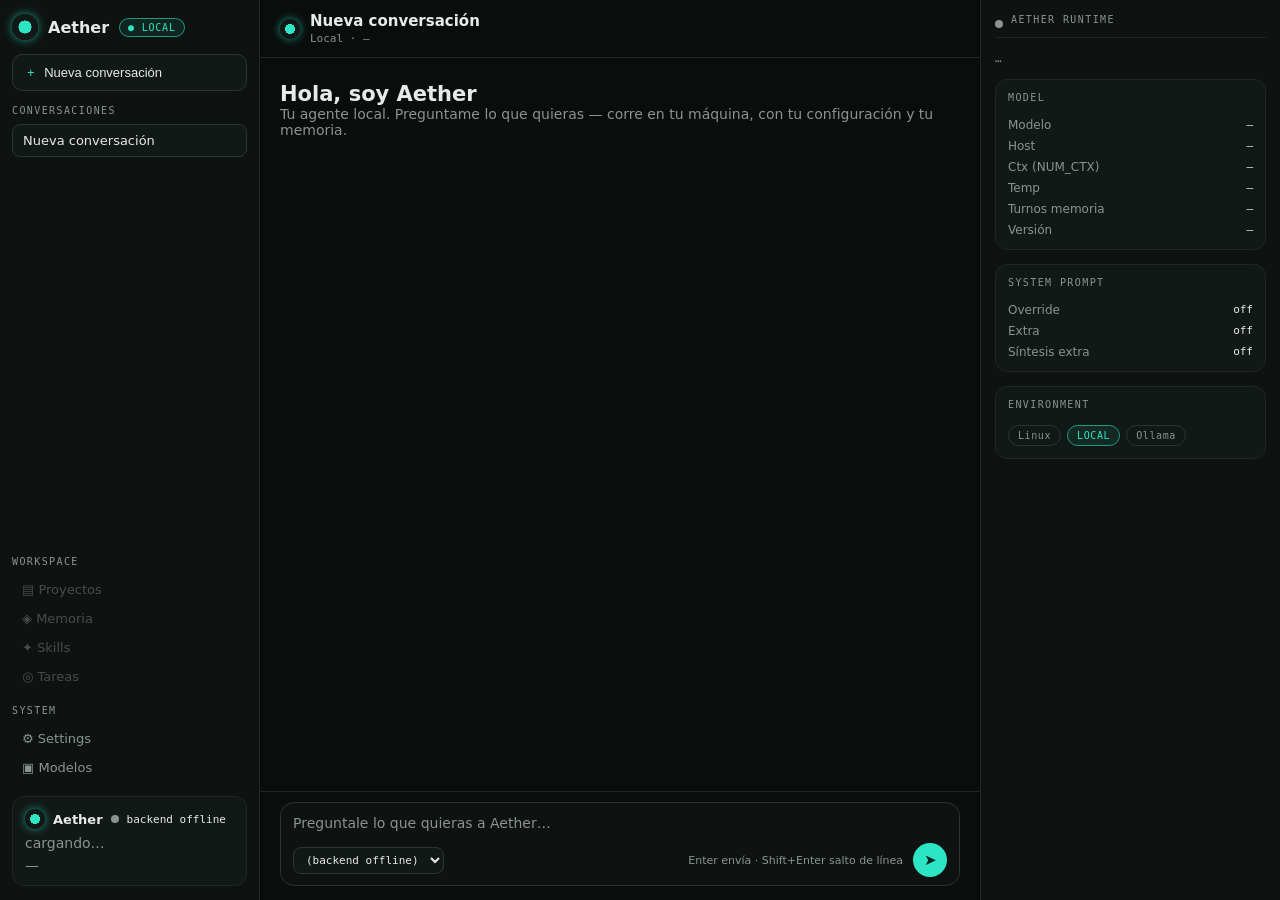
==== web/index.html @ 35c156fd "feat: Aether Web UI (chat SSE + config TUI + system prompt editable)" ====
<!DOCTYPE html>
<html lang="es">
<head>
  <meta charset="UTF-8">
  <meta name="viewport" content="width=device-width, initial-scale=1.0">
  <title>Aether — Workspace</title>
  <link rel="stylesheet" href="styles.css">
  <link rel="icon" href="data:image/svg+xml,%3Csvg xmlns='http://www.w3.org/2000/svg' viewBox='0 0 32 32'%3E%3Ccircle cx='16' cy='16' r='14' fill='%230e1513'/%3E%3Ccircle cx='16' cy='16' r='6' fill='%232ce5c4'/%3E%3C/svg%3E">
</head>
<body>
  <div id="app">

    <!-- ═══════════════ SIDEBAR ═══════════════ -->
    <aside id="sidebar">
      <div class="brand">
        <span class="brand-logo"></span>
        <span class="brand-name">Aether</span>
        <span class="badge badge-local">● LOCAL</span>
      </div>

      <button id="btn-new-chat" class="btn-new-chat" title="Nueva conversación">
        <span class="plus">+</span> Nueva conversación
      </button>

      <nav class="conv-section">
        <div class="section-label">CONVERSACIONES</div>
        <ul id="conv-list"></ul>
      </nav>

      <div class="sidebar-section">
        <div class="section-label">WORKSPACE</div>
        <div class="nav-item disabled" title="Disponible próximamente">▤ Proyectos</div>
        <div class="nav-item disabled" title="Disponible próximamente">◈ Memoria</div>
        <div class="nav-item disabled" title="Disponible próximamente">✦ Skills</div>
        <div class="nav-item disabled" title="Disponible próximamente">◎ Tareas</div>
      </div>

      <div class="sidebar-section">
        <div class="section-label">SYSTEM</div>
        <div class="nav-item" id="btn-settings">⚙︎ Settings</div>
        <div class="nav-item" id="btn-models">▣ Modelos</div>
      </div>

      <div class="status-card" id="status-card">
        <div class="status-title">
          <span class="brand-logo small"></span>
          <strong>Aether</strong>
          <span class="status-dot" id="status-dot"></span>
          <span id="status-text" class="status-text">…</span>
        </div>
        <div class="status-row muted" id="status-model">cargando…</div>
        <div class="status-row muted" id="status-host">—</div>
      </div>
    </aside>

    <!-- ═══════════════ CHAT ═══════════════ -->
    <main id="chat">
      <header id="chat-header">
        <div class="chat-title-wrap">
          <span class="brand-logo small"></span>
          <div>
            <h1 id="chat-title">Nueva conversación</h1>
            <div class="chat-sub" id="chat-sub">Local · —</div>
          </div>
        </div>
        <div class="chat-header-right">
          <span class="chip chip-idle" id="busy-chip" hidden>● ocupado</span>
        </div>
      </header>

      <!-- Contenedor de mensajes: lo pinta app.js (.msg / .welcome) -->
      <div id="messages"></div>

      <footer id="composer">
        <div id="activity-chip" hidden>
          <span class="activity-spinner"></span>
          <span id="activity-text">Iniciando…</span>
          <span class="activity-log muted" id="activity-log" hidden></span>
        </div>
        <div class="composer-box">
          <textarea id="input" rows="1" placeholder="Preguntale lo que quieras a Aether…"
                    autocomplete="off"></textarea>
          <div class="composer-row">
            <select id="model-select" title="Modelo activo (MODELO en config.json)">
              <option value="">cargando modelos…</option>
            </select>
            <span class="hint muted">Enter envía · Shift+Enter salto de línea</span>
            <button id="btn-stop" class="btn-stop" hidden title="Cancelar inferencia (como /stop en la TUI)">■ Stop</button>
            <button id="btn-send" class="btn-send" title="Enviar">➤</button>
          </div>
        </div>
      </footer>
    </main>

    <!-- ═══════════════ RUNTIME PANEL ═══════════════ -->
    <aside id="runtime">
      <div class="runtime-header">
        <span class="rt-dot" id="rt-dot"></span>
        <span class="section-label">AETHER RUNTIME</span>
      </div>
      <div class="runtime-sub muted" id="rt-sub">…</div>

      <div class="panel">
        <div class="section-label">MODEL</div>
        <div class="kv"><span>Modelo</span><b id="rt-model">—</b></div>
        <div class="kv"><span>Host</span><b id="rt-host">—</b></div>
        <div class="kv"><span>Ctx (NUM_CTX)</span><b id="rt-ctx">—</b></div>
        <div class="kv"><span>Temp</span><b id="rt-temp">—</b></div>
        <div class="kv"><span>Turnos memoria</span><b id="rt-mem">—</b></div>
        <div class="kv"><span>Versión</span><b id="rt-version">—</b></div>
      </div>

      <div class="panel">
        <div class="section-label">SYSTEM PROMPT</div>
        <div class="kv"><span>Override</span><b id="rt-sp-override">off</b></div>
        <div class="kv"><span>Extra</span><b id="rt-sp-extra">off</b></div>
        <div class="kv"><span>Síntesis extra</span><b id="rt-sp-sintesis">off</b></div>
      </div>

      <div class="panel">
        <div class="section-label">ENVIRONMENT</div>
        <div class="chips">
          <span class="chip">Linux</span>
          <span class="chip chip-teal">LOCAL</span>
          <span class="chip">Ollama</span>
        </div>
      </div>
    </aside>
  </div>

  <!-- ═══════════════ SETTINGS MODAL ═══════════════ -->
  <div id="settings-modal" class="modal-backdrop" hidden>
    <div class="modal">
      <div class="modal-header">
        <h2>Settings</h2>
        <button class="btn-close" id="btn-close-settings">✕</button>
      </div>
      <div class="modal-tabs">
        <button class="tab active" data-tab="tab-tui">Terminal (TUI)</button>
        <button class="tab" data-tab="tab-prompt">System Prompt</button>
      </div>

      <!-- Tab 1: config.json (la misma de la TUI) -->
      <div class="tab-body" id="tab-tui">
        <p class="muted small">Los cambios se escriben en <code>config.json</code> con la misma
          validación que la TUI. La TUI los ve en su próximo arranque.</p>
        <div class="form-grid">
          <label>OLLAMA_HOST <input id="cfg-OLLAMA_HOST" type="text"></label>
          <label>SEARXNG_URL <input id="cfg-SEARXNG_URL" type="text"></label>
          <label>TEMPERATURE (0.0–2.0) <input id="cfg-TEMPERATURE" type="number" step="0.05" min="0" max="2"></label>
          <label>MAX_TOKENS <input id="cfg-MAX_TOKENS" type="number" min="1" max="8192"></label>
          <label>NUM_PREDICT <input id="cfg-NUM_PREDICT" type="number" min="1" max="65536"></label>
          <label>NUM_CTX (4096–262144) <input id="cfg-NUM_CTX" type="number" min="4096" max="262144"></label>
          <label>TIMEOUT_CMD (10–300 s) <input id="cfg-TIMEOUT_CMD" type="number" min="10" max="300"></label>
          <label>MAX_TURNOS_CONTEXTO <input id="cfg-MAX_TURNOS_CONTEXTO" type="number" min="0"></label>
          <label class="checkbox-row">
            <input id="cfg-MODO_AUTONOMO" type="checkbox"> MODO_AUTONOMO
          </label>
          <label class="checkbox-row">
            <input id="cfg-TOOL_CALLING_NATIVO" type="checkbox"> TOOL_CALLING_NATIVO
          </label>
        </div>
        <div class="modal-actions">
          <span class="muted small" id="tui-save-status"></span>
          <button class="btn-primary" id="btn-save-tui">Guardar</button>
        </div>
      </div>

      <!-- Tab 2: system prompt -->
      <div class="tab-body" id="tab-prompt" hidden>
        <p class="muted small">
          <b>override</b> reemplaza la persona por defecto (la memoria se sigue agregando) ·
          <b>extra</b> se agrega a todos los prompts con máxima prioridad ·
          <b>sintesis_extra</b> solo para la persona de síntesis. Vacío = deshabilitado.
        </p>
        <label>SYSTEM_PROMPT_OVERRIDE
          <textarea id="sp-override" rows="5" placeholder="(vacío = persona por defecto)"></textarea>
        </label>
        <label>SYSTEM_PROMPT_EXTRA
          <textarea id="sp-extra" rows="5" placeholder="(vacío = nada extra)"></textarea>
        </label>
        <label>SYSTEM_PROMPT_SINTESIS_EXTRA
          <textarea id="sp-sintesis" rows="3"></textarea>
        </label>
        <div class="modal-actions">
          <span class="muted small" id="prompt-save-status"></span>
          <button class="btn-ghost" id="btn-preview-prompt">Preview</button>
          <button class="btn-primary" id="btn-save-prompt">Guardar</button>
        </div>
        <div id="prompt-preview" class="prompt-preview" hidden></div>
      </div>
    </div>
  </div>

  <div id="toast" hidden></div>

  <script src="app.js"></script>
</body>
</html>
---- web/styles.css ----
/* Aether Web UI — tema oscuro con acento teal (réplica del prototipo) */

:root {
  --bg: #0a0d0c;
  --bg-2: #0e1311;
  --bg-3: #121816;
  --border: #1e2724;
  --border-2: #2a3632;
  --text: #e6ebe9;
  --muted: #8a948f;
  --accent: #2ce5c4;
  --accent-dim: #1a9c86;
  --accent-bg: rgba(44, 229, 196, 0.08);
  --danger: #ff6b6b;
  --mono: "JetBrains Mono", "Fira Code", ui-monospace, monospace;
  --sans: "Inter", system-ui, -apple-system, sans-serif;
}

* { box-sizing: border-box; margin: 0; padding: 0; }
html, body { height: 100%; }

/* [hidden] tiene que ganarle a los display de autor (modal, chips, logs...).
   Sin esto, el modal y el chip de "ocupado" se ven aunque tengan hidden. */
[hidden] { display: none !important; }

body {
  background: var(--bg);
  color: var(--text);
  font-family: var(--sans);
  font-size: 14px;
  overflow: hidden;
}

.muted { color: var(--muted); }
.small { font-size: 12px; }
code {
  font-family: var(--mono);
  font-size: 0.9em;
  background: var(--bg-3);
  padding: 1px 5px;
  border-radius: 4px;
}

#app {
  display: grid;
  grid-template-columns: 260px 1fr 300px;
  height: 100vh;
}

/* ═══════════ SIDEBAR ═══════════ */
#sidebar {
  background: var(--bg-2);
  border-right: 1px solid var(--border);
  display: flex;
  flex-direction: column;
  padding: 14px 12px;
  gap: 14px;
  overflow-y: auto;
}

.brand { display: flex; align-items: center; gap: 10px; }

.brand-logo {
  width: 26px; height: 26px;
  border-radius: 50%;
  background: radial-gradient(circle at center, var(--accent) 0%, var(--accent) 35%, var(--bg-3) 36%);
  box-shadow: 0 0 8px var(--accent-dim);
  flex-shrink: 0;
}
.brand-logo.small { width: 20px; height: 20px; }
.brand-name { font-weight: 600; font-size: 16px; }

.badge {
  font-family: var(--mono);
  font-size: 10px;
  letter-spacing: 0.08em;
  padding: 3px 8px;
  border-radius: 999px;
  border: 1px solid var(--border-2);
}
.badge-local {
  color: var(--accent);
  border-color: var(--accent-dim);
  background: var(--accent-bg);
}

.btn-new-chat {
  background: var(--bg-3);
  color: var(--text);
  border: 1px solid var(--border-2);
  border-radius: 10px;
  padding: 10px 14px;
  font-size: 13px;
  cursor: pointer;
  text-align: left;
  transition: border-color 0.15s, background 0.15s;
}
.btn-new-chat:hover { border-color: var(--accent-dim); background: var(--accent-bg); }
.btn-new-chat .plus { color: var(--accent); margin-right: 6px; }

.section-label {
  font-family: var(--mono);
  font-size: 10px;
  letter-spacing: 0.14em;
  color: var(--muted);
  margin-bottom: 8px;
}

.conv-section { flex: 1; min-height: 60px; }

#conv-list { list-style: none; }
#conv-list li {
  padding: 8px 10px;
  border-radius: 8px;
  cursor: pointer;
  white-space: nowrap;
  overflow: hidden;
  text-overflow: ellipsis;
  color: var(--muted);
  font-size: 13px;
}
#conv-list li:hover { background: var(--bg-3); color: var(--text); }
#conv-list li.active {
  background: var(--bg-3);
  color: var(--text);
  border: 1px solid var(--border-2);
}

.sidebar-section { display: flex; flex-direction: column; }

.nav-item {
  padding: 7px 10px;
  border-radius: 8px;
  cursor: pointer;
  color: var(--muted);
  font-size: 13px;
  transition: background 0.15s, color 0.15s;
}
.nav-item:hover { background: var(--bg-3); color: var(--text); }
.nav-item.disabled { opacity: 0.45; cursor: default; }
.nav-item.disabled:hover { background: none; color: var(--muted); }

.status-card {
  background: var(--bg-3);
  border: 1px solid var(--border);
  border-radius: 12px;
  padding: 12px;
  display: flex;
  flex-direction: column;
  gap: 6px;
}
.status-title { display: flex; align-items: center; gap: 8px; font-size: 13px; }
.status-dot { width: 8px; height: 8px; border-radius: 50%; background: var(--muted); }
.status-dot.online { background: var(--accent); box-shadow: 0 0 6px var(--accent); }
.status-dot.offline { background: var(--danger); }
.status-dot.busy { background: #ffd166; box-shadow: 0 0 6px #ffd166; }
.status-text { font-size: 11px; font-family: var(--mono); }
/* ═══════════ CHAT ═══════════ */
#chat { display: flex; flex-direction: column; min-width: 0; }

#chat-header {
  display: flex;
  align-items: center;
  justify-content: space-between;
  padding: 12px 20px;
  border-bottom: 1px solid var(--border);
}
.chat-title-wrap { display: flex; align-items: center; gap: 10px; }
#chat-title { font-size: 15px; font-weight: 600; }
.chat-sub { font-size: 11px; font-family: var(--mono); color: var(--muted); margin-top: 2px; }
.chat-header-right { display: flex; gap: 8px; }

.chip {
  font-family: var(--mono);
  font-size: 10px;
  letter-spacing: 0.06em;
  padding: 4px 9px;
  border-radius: 999px;
  border: 1px solid var(--border-2);
  color: var(--muted);
}
.chip-teal {
  color: var(--accent);
  border-color: var(--accent-dim);
  background: var(--accent-bg);
}
.chip-idle {
  color: #ffd166;
  border-color: #6b5a26;
  background: rgba(255, 209, 102, 0.07);
}

#messages {
  flex: 1;
  overflow-y: auto;
  padding: 24px 20px;
  display: flex;
  flex-direction: column;
  gap: 18px;
}

.msg { display: flex; gap: 10px; max-width: 85%; }
.msg.user { align-self: flex-end; flex-direction: row-reverse; }

.msg-avatar {
  width: 28px; height: 28px;
  border-radius: 50%;
  flex-shrink: 0;
  background: var(--bg-3);
  border: 1px solid var(--border-2);
  display: flex;
  align-items: center;
  justify-content: center;
  font-size: 12px;
}
.msg.assistant .msg-avatar {
  background: radial-gradient(circle at center, var(--accent) 0%, var(--accent) 30%, var(--bg-3) 31%);
  border-color: var(--accent-dim);
}

.msg-body { min-width: 0; }
.msg-meta {
  font-family: var(--mono);
  font-size: 10px;
  color: var(--muted);
  margin-bottom: 5px;
  display: flex;
  gap: 8px;
  align-items: center;
}
.msg-meta .who { color: var(--text); font-weight: 600; font-size: 12px; font-family: var(--sans); }

.msg-content {
  padding: 10px 14px;
  border-radius: 12px;
  line-height: 1.55;
  white-space: pre-wrap;
  word-wrap: break-word;
}
.msg.user .msg-content {
  background: var(--bg-3);
  border: 1px solid var(--border-2);
  border-top-right-radius: 4px;
}
.msg.assistant .msg-content {
  background: var(--bg-2);
  border: 1px solid var(--border);
  border-top-left-radius: 4px;
}
.msg-content pre {
  font-family: var(--mono);
  font-size: 12px;
  background: var(--bg);
  border: 1px solid var(--border);
  border-radius: 8px;
  padding: 10px;
  margin: 8px 0;
  overflow-x: auto;
  white-space: pre;
}
.msg-content .cursor {
  display: inline-block;
  width: 7px; height: 14px;
  background: var(--accent);
  vertical-align: text-bottom;
  animation: blink 0.9s steps(1) infinite;
  border-radius: 1px;
}
@keyframes blink { 50% { opacity: 0; } }

.msg.error .msg-content {
  border-color: #6b2f2f;
  background: rgba(255, 107, 107, 0.06);
  color: #ffb3b3;
}

.empty-state { margin: auto; text-align: center; color: var(--muted); }
.empty-state .brand-logo { width: 48px; height: 48px; margin: 0 auto 14px; display: block; }
.empty-state h2 { color: var(--text); font-weight: 500; margin-bottom: 6px; }
.empty-state p { font-size: 13px; }

/* ═══════════ COMPOSER ═══════════ */
#composer {
  border-top: 1px solid var(--border);
  padding: 10px 20px 14px;
}

#activity-chip {
  display: inline-flex;
  align-items: center;
  gap: 8px;
  font-family: var(--mono);
  font-size: 11px;
  color: var(--accent);
  padding: 4px 10px;
  margin-bottom: 8px;
  border: 1px solid var(--accent-dim);
  border-radius: 999px;
  background: var(--accent-bg);
}
.activity-spinner {
  width: 10px; height: 10px;
  border: 2px solid var(--accent-dim);
  border-top-color: var(--accent);
  border-radius: 50%;
  animation: spin 0.8s linear infinite;
}
@keyframes spin { to { transform: rotate(360deg); } }
.activity-log { font-size: 10px; }

.composer-box {
  background: var(--bg-2);
  border: 1px solid var(--border-2);
  border-radius: 14px;
  padding: 10px 12px 8px;
  transition: border-color 0.15s;
}
.composer-box:focus-within { border-color: var(--accent-dim); }

#input {
  width: 100%;
  background: none;
  border: none;
  outline: none;
  resize: none;
  color: var(--text);
  font-family: var(--sans);
  font-size: 14px;
  line-height: 1.5;
  max-height: 160px;
}
#input::placeholder { color: var(--muted); }

.composer-row { display: flex; align-items: center; gap: 10px; margin-top: 6px; }

#model-select {
  background: var(--bg-3);
  color: var(--text);
  border: 1px solid var(--border-2);
  border-radius: 8px;
  padding: 5px 8px;
  font-family: var(--mono);
  font-size: 11px;
  max-width: 220px;
  cursor: pointer;
  outline: none;
}

.hint { font-size: 11px; flex: 1; text-align: right; }

.btn-send {
  width: 34px; height: 34px;
  border-radius: 50%;
  border: none;
  background: var(--accent);
  color: #06231e;
  font-size: 15px;
  cursor: pointer;
  transition: opacity 0.15s, transform 0.1s;
  flex-shrink: 0;
}
.btn-send:hover:not(:disabled) { transform: scale(1.05); }
.btn-send:disabled { opacity: 0.35; cursor: default; }

.btn-stop {
  background: transparent;
  border: 1px solid var(--danger);
  color: var(--danger);
  border-radius: 8px;
  padding: 6px 12px;
  font-size: 11px;
  font-family: var(--mono);
  cursor: pointer;
}
.btn-stop:hover { background: rgba(255, 107, 107, 0.1); }

/* ═══════════ RUNTIME PANEL ═══════════ */
#runtime {
  background: var(--bg-2);
  border-left: 1px solid var(--border);
  padding: 14px;
  overflow-y: auto;
  display: flex;
  flex-direction: column;
  gap: 14px;
}

.runtime-header {
  display: flex;
  align-items: center;
  gap: 8px;
  padding-bottom: 4px;
  border-bottom: 1px solid var(--border);
}
.rt-dot { width: 8px; height: 8px; border-radius: 50%; background: var(--muted); }
.rt-dot.online { background: var(--accent); box-shadow: 0 0 6px var(--accent); }
.rt-dot.offline { background: var(--danger); }
.rt-dot.busy { background: #ffd166; }
.runtime-sub { font-size: 11px; font-family: var(--mono); }

.panel {
  background: var(--bg-3);
  border: 1px solid var(--border);
  border-radius: 12px;
  padding: 12px;
  display: flex;
  flex-direction: column;
  gap: 7px;
}

.kv {
  display: flex;
  justify-content: space-between;
  gap: 10px;
  font-size: 12px;
  color: var(--muted);
}
.kv b {
  font-family: var(--mono);
  font-size: 11px;
  font-weight: 500;
  color: var(--text);
  text-align: right;
  word-break: break-all;
}
.kv b.on { color: var(--accent); }

.chips { display: flex; flex-wrap: wrap; gap: 6px; }

/* ═══════════ MODAL ═══════════ */
.modal-backdrop {
  position: fixed;
  inset: 0;
  background: rgba(4, 8, 7, 0.72);
  backdrop-filter: blur(3px);
  display: flex;
  align-items: center;
  justify-content: center;
  z-index: 50;
}
.modal {
  width: min(620px, 92vw);
  max-height: 88vh;
  overflow-y: auto;
  background: var(--bg-2);
  border: 1px solid var(--border-2);
  border-radius: 16px;
  padding: 18px 20px;
  box-shadow: 0 20px 60px rgba(0, 0, 0, 0.5);
}
.modal-header {
  display: flex;
  align-items: center;
  justify-content: space-between;
  margin-bottom: 12px;
}
.modal-header h2 { font-size: 16px; font-weight: 600; }
.btn-close {
  background: none;
  border: none;
  color: var(--muted);
  font-size: 15px;
  cursor: pointer;
  padding: 4px 8px;
  border-radius: 6px;
}
.btn-close:hover { background: var(--bg-3); color: var(--text); }

.modal-tabs {
  display: flex;
  gap: 6px;
  border-bottom: 1px solid var(--border);
  margin-bottom: 14px;
}
.tab {
  background: none;
  border: none;
  border-bottom: 2px solid transparent;
  color: var(--muted);
  font-size: 12px;
  font-family: var(--mono);
  letter-spacing: 0.04em;
  padding: 8px 12px;
  cursor: pointer;
}
.tab:hover { color: var(--text); }
.tab.active { color: var(--accent); border-bottom-color: var(--accent); }

.form-grid {
  display: grid;
  grid-template-columns: 1fr 1fr;
  gap: 12px;
  margin-bottom: 16px;
}
.form-grid label, .tab-body > label {
  display: flex;
  flex-direction: column;
  gap: 5px;
  font-family: var(--mono);
  font-size: 10px;
  letter-spacing: 0.08em;
  color: var(--muted);
}
.tab-body > label { margin-bottom: 12px; }
.form-grid input, .tab-body textarea {
  background: var(--bg-3);
  border: 1px solid var(--border-2);
  border-radius: 8px;
  color: var(--text);
  font-family: var(--mono);
  font-size: 12px;
  padding: 8px 10px;
  outline: none;
  width: 100%;
}
.form-grid input:focus, .tab-body textarea:focus { border-color: var(--accent-dim); }
.tab-body textarea { resize: vertical; line-height: 1.4; }
.checkbox-row {
  flex-direction: row;
  align-items: center;
  gap: 8px;
  font-size: 11px;
}
.checkbox-row input { width: auto; }

.modal-actions {
  display: flex;
  align-items: center;
  justify-content: flex-end;
  gap: 12px;
  margin-top: 4px;
}
.btn-primary {
  background: var(--accent);
  color: #06231e;
  border: none;
  border-radius: 9px;
  padding: 8px 18px;
  font-size: 13px;
  font-weight: 600;
  cursor: pointer;
}
.btn-primary:hover { filter: brightness(1.1); }
.btn-ghost {
  background: var(--bg-3);
  color: var(--text);
  border: 1px solid var(--border-2);
  border-radius: 9px;
  padding: 8px 14px;
  font-size: 12px;
  cursor: pointer;
}
.btn-ghost:hover { border-color: var(--accent-dim); }

.prompt-preview {
  margin-top: 14px;
  background: var(--bg);
  border: 1px solid var(--border);
  border-radius: 10px;
  padding: 12px;
  font-family: var(--mono);
  font-size: 11px;
  line-height: 1.5;
  white-space: pre-wrap;
  max-height: 240px;
  overflow-y: auto;
  color: var(--muted);
}
.prompt-preview b { color: var(--accent); font-weight: 500; }

/* ═══════════ TOAST + SCROLLBARS + RESPONSIVE ═══════════ */
#toast {
  position: fixed;
  bottom: 24px;
  left: 50%;
  transform: translateX(-50%);
  background: var(--bg-3);
  border: 1px solid var(--border-2);
  border-left: 3px solid var(--accent);
  padding: 10px 18px;
  border-radius: 10px;
  font-size: 13px;
  z-index: 100;
  box-shadow: 0 10px 30px rgba(0, 0, 0, 0.4);
}
#toast.error { border-left-color: var(--danger); }

::-webkit-scrollbar { width: 9px; height: 9px; }
::-webkit-scrollbar-track { background: transparent; }
::-webkit-scrollbar-thumb { background: var(--border-2); border-radius: 6px; }
::-webkit-scrollbar-thumb:hover { background: var(--accent-dim); }

@media (max-width: 1100px) {
  #app { grid-template-columns: 220px 1fr 0; }
  #runtime { display: none; }
}
@media (max-width: 800px) {
  #app { grid-template-columns: 0 1fr; }
  #sidebar { display: none; }
}
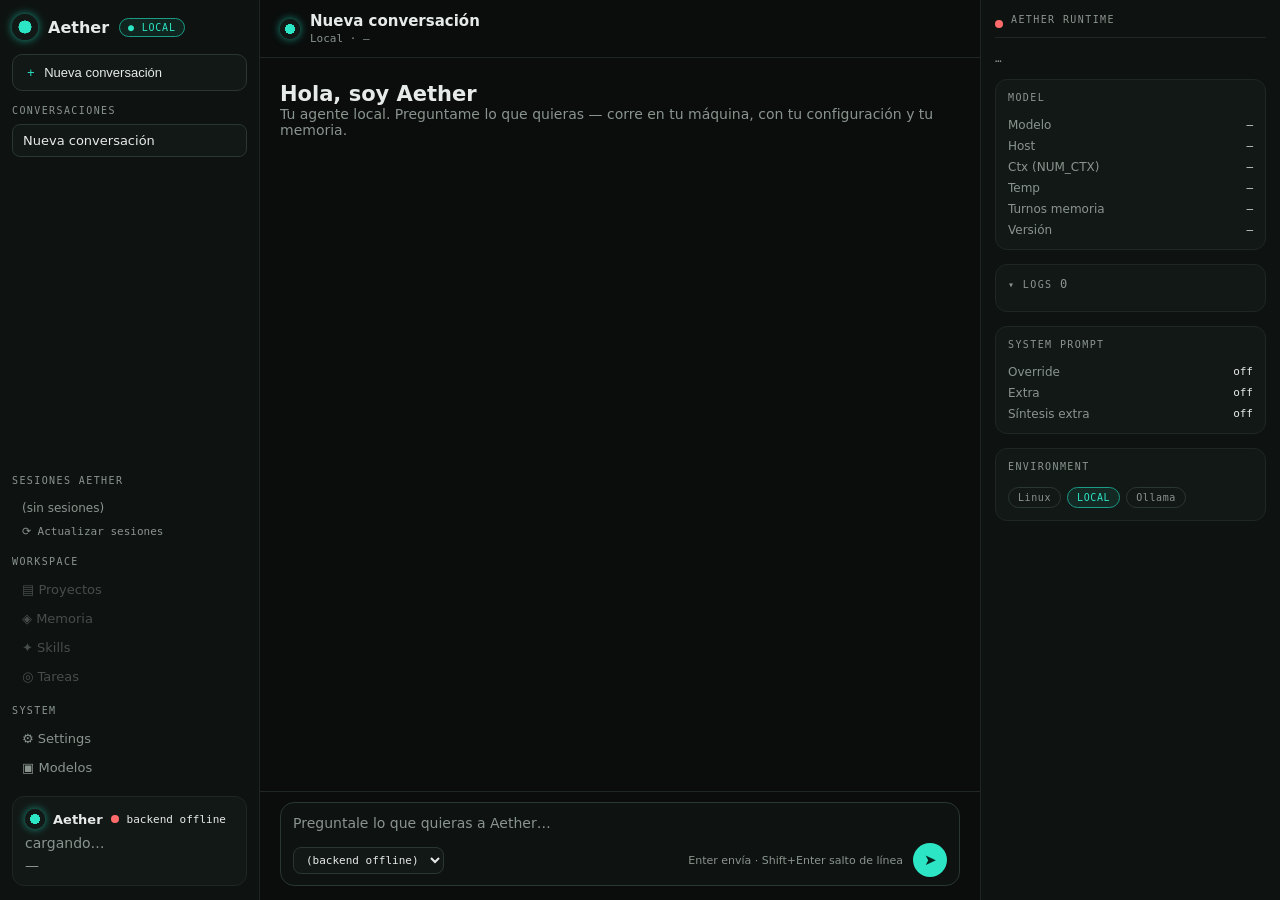
==== commit 1b326604: "feat: paridad con la TUI + fix de render (burbugas/estado) completo Fixes (bug fuerte de render): - " ====
--- a/web/index.html
+++ b/web/index.html
@@ -28,6 +28,12 @@
       </nav>
 
       <div class="sidebar-section">
+        <div class="section-label">SESIONES AETHER <span class="muted small" id="sesiones-count"></span></div>
+        <ul id="session-list"></ul>
+        <div class="nav-item small" id="btn-refresh-sessions" title="Recarga las sesiones del runtime (memoria.db)">⟳ Actualizar sesiones</div>
+      </div>
+
+      <div class="sidebar-section">
         <div class="section-label">WORKSPACE</div>
         <div class="nav-item disabled" title="Disponible próximamente">▤ Proyectos</div>
         <div class="nav-item disabled" title="Disponible próximamente">◈ Memoria</div>
@@ -109,6 +115,17 @@
         <div class="kv"><span>Turnos memoria</span><b id="rt-mem">—</b></div>
         <div class="kv"><span>Versión</span><b id="rt-version">—</b></div>
       </div>
+
+      <div class="panel" id="plan-panel" hidden>
+        <div class="section-label">ACTIVIDAD</div>
+        <ul id="plan-steps" class="plan-steps"></ul>
+        <ul id="activity-lines" class="activity-lines"></ul>
+      </div>
+
+      <details class="panel" id="log-panel" open>
+        <summary>LOGS <span class="muted small" id="log-count">0</span></summary>
+        <div id="log-lines" class="log-lines"></div>
+      </details>
 
       <div class="panel">
         <div class="section-label">SYSTEM PROMPT</div>
--- a/web/styles.css
+++ b/web/styles.css
@@ -125,6 +125,33 @@
   color: var(--text);
   border: 1px solid var(--border-2);
 }
+#conv-list li { display: flex; align-items: center; gap: 6px; }
+#conv-list li .conv-title {
+  flex: 1; min-width: 0; overflow: hidden; text-overflow: ellipsis; white-space: nowrap;
+}
+#conv-list li .del {
+  flex-shrink: 0; opacity: 0; color: var(--muted);
+  padding: 0 4px; border-radius: 4px; font-size: 11px;
+}
+#conv-list li:hover .del { opacity: 1; }
+#conv-list li .del:hover { color: var(--danger); background: rgba(255, 107, 107, 0.1); }
+
+/* ═══ SESIONES DEL RUNTIME (memoria.db vía /api/sessions) ═══ */
+#session-list { list-style: none; }
+#session-list li {
+  padding: 6px 10px;
+  border-radius: 8px;
+  cursor: pointer;
+  color: var(--muted);
+  font-size: 12px;
+  white-space: nowrap;
+  overflow: hidden;
+  text-overflow: ellipsis;
+}
+#session-list li:hover { background: var(--bg-3); color: var(--text); }
+#session-list li.active { background: var(--bg-3); color: var(--text); border: 1px solid var(--border-2); }
+#session-list li .ses-meta { font-family: var(--mono); font-size: 10px; }
+.nav-item.small { font-size: 11px; font-family: var(--mono); padding: 4px 10px; }
 
 .sidebar-section { display: flex; flex-direction: column; }
 
@@ -427,6 +454,61 @@
 
 .chips { display: flex; flex-wrap: wrap; gap: 6px; }
 
+/* ═══ PANEL ACTIVIDAD (port del PlanPanel de la TUI) ═══ */
+#plan-panel:empty, #plan-panel[hidden] { display: none; }
+.plan-steps, .activity-lines { list-style: none; }
+.plan-steps li {
+  font-family: var(--mono);
+  font-size: 11px;
+  padding: 2px 0;
+  color: var(--muted);
+  white-space: nowrap;
+  overflow: hidden;
+  text-overflow: ellipsis;
+}
+.plan-steps li.pendiente { opacity: 0.55; }
+.plan-steps li.completado { color: var(--accent); }
+.plan-steps li.en-curso { color: var(--text); }
+.plan-steps li .paso-check { margin-right: 5px; }
+.activity-lines { margin-top: 6px; border-top: 1px dashed var(--border); padding-top: 6px; }
+.activity-lines li {
+  font-size: 11px;
+  color: var(--muted);
+  padding: 3px 0;
+  line-height: 1.4;
+  word-break: break-word;
+}
+.activity-lines li::before { content: "▶ "; color: var(--accent-dim); }
+.activity-lines li.error { color: #ffb3b3; }
+
+/* ═══ PANEL LOGS (port del DebugPanel de la TUI) ═══ */
+#log-panel summary {
+  cursor: pointer;
+  font-family: var(--mono);
+  font-size: 10px;
+  letter-spacing: 0.14em;
+  color: var(--muted);
+  list-style: none;
+  user-select: none;
+}
+#log-panel summary::before { content: "▸ "; }
+#log-panel[open] summary { content: ""; }
+#log-panel[open] summary::before { content: "▾ "; }
+.log-lines {
+  margin-top: 8px;
+  font-family: var(--mono);
+  font-size: 10.5px;
+  line-height: 1.5;
+  color: var(--muted);
+  max-height: 180px;
+  overflow-y: auto;
+  white-space: pre-wrap;
+  word-break: break-word;
+}
+.log-lines .log-line { padding: 1px 0; border-bottom: 1px dotted var(--border); }
+.log-lines .log-line:last-child { border-bottom: none; }
+.log-lines .log-line.error { color: #ffb3b3; }
+
 /* ═══════════ MODAL ═══════════ */
 .modal-backdrop {
   position: fixed;
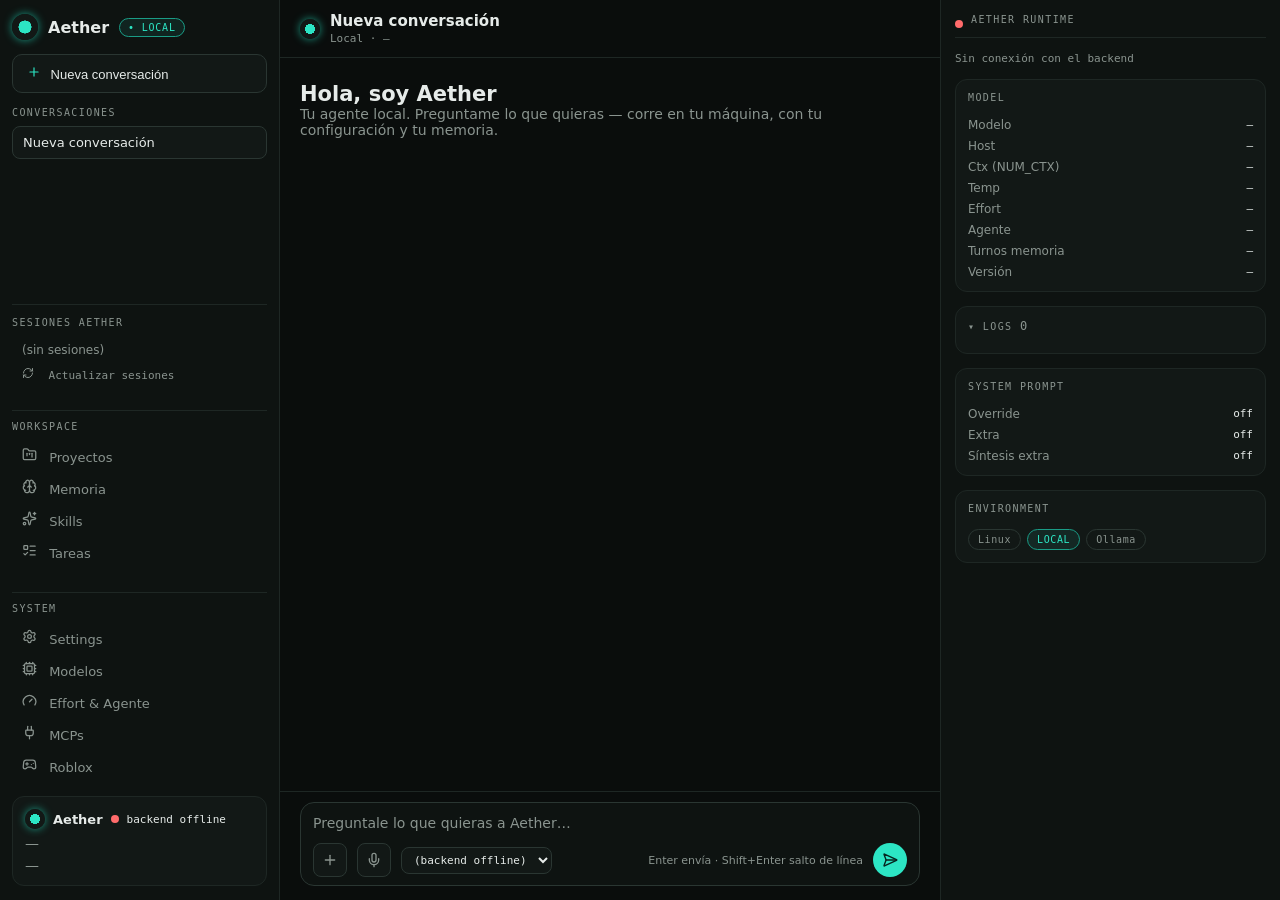
==== commit 0b6734ff: "fix(ui): thumbnail a la derecha junto al avatar + reasoning block eager via start.reasoning - render" ====
--- a/web/index.html
+++ b/web/index.html
@@ -15,11 +15,11 @@
       <div class="brand">
         <span class="brand-logo"></span>
         <span class="brand-name">Aether</span>
-        <span class="badge badge-local">● LOCAL</span>
+        <span class="badge badge-local">• LOCAL</span>
       </div>
 
       <button id="btn-new-chat" class="btn-new-chat" title="Nueva conversación">
-        <span class="plus">+</span> Nueva conversación
+        <span class="plus" data-lucide="plus"></span> Nueva conversación
       </button>
 
       <nav class="conv-section">
@@ -30,21 +30,24 @@
       <div class="sidebar-section">
         <div class="section-label">SESIONES AETHER <span class="muted small" id="sesiones-count"></span></div>
         <ul id="session-list"></ul>
-        <div class="nav-item small" id="btn-refresh-sessions" title="Recarga las sesiones del runtime (memoria.db)">⟳ Actualizar sesiones</div>
+        <div class="nav-item small" id="btn-refresh-sessions" title="Recarga las sesiones del runtime (memoria.db)"><span data-lucide="refresh-cw"></span> Actualizar sesiones</div>
       </div>
 
       <div class="sidebar-section">
         <div class="section-label">WORKSPACE</div>
-        <div class="nav-item disabled" title="Disponible próximamente">▤ Proyectos</div>
-        <div class="nav-item disabled" title="Disponible próximamente">◈ Memoria</div>
-        <div class="nav-item disabled" title="Disponible próximamente">✦ Skills</div>
-        <div class="nav-item disabled" title="Disponible próximamente">◎ Tareas</div>
+        <div class="nav-item" id="btn-proyectos" data-wtab="wtab-proyectos"><span data-lucide="folder-kanban"></span> Proyectos</div>
+        <div class="nav-item" id="btn-memoria" data-wtab="wtab-memoria"><span data-lucide="brain"></span> Memoria</div>
+        <div class="nav-item" id="btn-skills" data-wtab="wtab-skills"><span data-lucide="sparkles"></span> Skills</div>
+        <div class="nav-item" id="btn-tareas" data-wtab="wtab-tareas"><span data-lucide="list-todo"></span> Tareas</div>
       </div>
 
       <div class="sidebar-section">
         <div class="section-label">SYSTEM</div>
-        <div class="nav-item" id="btn-settings">⚙︎ Settings</div>
-        <div class="nav-item" id="btn-models">▣ Modelos</div>
+        <div class="nav-item" id="btn-settings"><span data-lucide="settings"></span> Settings</div>
+        <div class="nav-item" id="btn-models"><span data-lucide="cpu"></span> Modelos</div>
+        <div class="nav-item" id="btn-effort" data-wtab="wtab-effort"><span data-lucide="gauge"></span> Effort &amp; Agente</div>
+        <div class="nav-item" id="btn-mcps" data-wtab="wtab-mcps"><span data-lucide="plug"></span> MCPs</div>
+        <div class="nav-item" id="btn-roblox" data-wtab="wtab-roblox"><span data-lucide="gamepad-2"></span> Roblox</div>
       </div>
 
       <div class="status-card" id="status-card">
@@ -70,7 +73,7 @@
           </div>
         </div>
         <div class="chat-header-right">
-          <span class="chip chip-idle" id="busy-chip" hidden>● ocupado</span>
+          <span class="chip chip-idle" id="busy-chip" hidden>• ocupado</span>
         </div>
       </header>
 
@@ -84,15 +87,99 @@
           <span class="activity-log muted" id="activity-log" hidden></span>
         </div>
         <div class="composer-box">
+          <div id="attach-tray" hidden></div>
           <textarea id="input" rows="1" placeholder="Preguntale lo que quieras a Aether…"
                     autocomplete="off"></textarea>
           <div class="composer-row">
+            <div class="menu-anchor">
+              <button id="btn-attach" class="btn-attach" title="Adjuntar y más opciones"
+                      aria-haspopup="true" aria-expanded="false"><i data-lucide="plus"></i></button>
+              <input type="file" id="file-input" multiple hidden
+                     accept="image/*,.txt,.md,.py,.js,.ts,.json,.csv,.log,.sh,.yaml,.yml,.toml,.xml,.html,.css,.sql,.rs,.go,.lua,.ini,.cfg,.conf,.env,.diff">
+              <input type="file" id="photo-input" accept="image/*" hidden>
+
+              <div id="attach-menu" class="atmenu" hidden role="menu">
+                <!-- ROOT -->
+                <div class="atview" data-atview="root">
+                  <button class="am-item" data-am-action="file">
+                    <span class="am-ico" data-lucide="paperclip"></span>
+                    <span class="am-text">Adjuntar archivo</span>
+                  </button>
+                  <button class="am-item" data-am-action="photo">
+                    <span class="am-ico" data-lucide="image"></span>
+                    <span class="am-text">Foto o imagen</span>
+                  </button>
+                  <button class="am-item" data-am-action="camera">
+                    <span class="am-ico" data-lucide="camera"></span>
+                    <span class="am-text">Cámara<span class="am-sub">Toma una foto ahora</span></span>
+                  </button>
+                  <button class="am-item" data-am-action="voice">
+                    <span class="am-ico" data-lucide="mic"></span>
+                    <span class="am-text">Dictado por voz<span class="am-sub" id="am-mic-sub">Transcribe con whisper</span></span>
+                  </button>
+                  <div class="am-divider"></div>
+                  <button class="am-item" data-am-view="mcp">
+                    <span class="am-ico" data-lucide="plug"></span>
+                    <span class="am-text">MCPs<span class="am-sub" id="am-mcp-sub">…</span></span>
+                    <span class="am-chev" data-lucide="chevron-right"></span>
+                  </button>
+                  <button class="am-item" data-am-view="agents">
+                    <span class="am-ico" data-lucide="bot"></span>
+                    <span class="am-text">Agentes<span class="am-sub" id="am-agent-sub">…</span></span>
+                    <span class="am-chev" data-lucide="chevron-right"></span>
+                  </button>
+                  <button class="am-item" data-am-view="skills">
+                    <span class="am-ico" data-lucide="sparkles"></span>
+                    <span class="am-text">Skills<span class="am-sub" id="am-skill-sub">…</span></span>
+                    <span class="am-chev" data-lucide="chevron-right"></span>
+                  </button>
+                </div>
+
+                <!-- MCPs -->
+                <div class="atview" data-atview="mcp" hidden>
+                  <button class="am-back" data-am-back><i data-lucide="chevron-left"></i> MCPs</button>
+                  <div id="am-mcp-list"></div>
+                  <div class="am-divider"></div>
+                  <button class="am-item" data-am-action="mcps-manage">
+                    <span class="am-ico" data-lucide="settings"></span>
+                    <span class="am-text">Administrar servidores…</span>
+                  </button>
+                </div>
+
+                <!-- AGENTES -->
+                <div class="atview" data-atview="agents" hidden>
+                  <button class="am-back" data-am-back><i data-lucide="chevron-left"></i> Agentes</button>
+                  <div id="am-agents-list"></div>
+                  <div class="am-divider"></div>
+                  <button class="am-item" data-am-action="agent-new">
+                    <span class="am-ico" data-lucide="plus"></span>
+                    <span class="am-text">Crear agente custom…</span>
+                  </button>
+                  <button class="am-item" data-am-action="agents-manage">
+                    <span class="am-ico" data-lucide="gauge"></span>
+                    <span class="am-text">Effort &amp; Agente…</span>
+                  </button>
+                </div>
+
+                <!-- SKILLS -->
+                <div class="atview" data-atview="skills" hidden>
+                  <button class="am-back" data-am-back><i data-lucide="chevron-left"></i> Skills</button>
+                  <div id="am-skills-list"></div>
+                  <div class="am-divider"></div>
+                  <button class="am-item" data-am-action="skills-manage">
+                    <span class="am-ico" data-lucide="settings"></span>
+                    <span class="am-text">Gestionar skills…</span>
+                  </button>
+                </div>
+              </div>
+            </div>
+            <button id="btn-mic" class="btn-mic" title="Dictado por voz (whisper / faster-whisper)"><i data-lucide="mic"></i></button>
             <select id="model-select" title="Modelo activo (MODELO en config.json)">
               <option value="">cargando modelos…</option>
             </select>
             <span class="hint muted">Enter envía · Shift+Enter salto de línea</span>
-            <button id="btn-stop" class="btn-stop" hidden title="Cancelar inferencia (como /stop en la TUI)">■ Stop</button>
-            <button id="btn-send" class="btn-send" title="Enviar">➤</button>
+            <button id="btn-stop" class="btn-stop" hidden title="Cancelar inferencia (como /stop en la TUI)"><i data-lucide="square"></i> Stop</button>
+            <button id="btn-send" class="btn-send" title="Enviar"><i data-lucide="send-horizontal"></i></button>
           </div>
         </div>
       </footer>
@@ -112,6 +199,8 @@
         <div class="kv"><span>Host</span><b id="rt-host">—</b></div>
         <div class="kv"><span>Ctx (NUM_CTX)</span><b id="rt-ctx">—</b></div>
         <div class="kv"><span>Temp</span><b id="rt-temp">—</b></div>
+        <div class="kv"><span>Effort</span><b id="rt-effort">—</b></div>
+        <div class="kv"><span>Agente</span><b id="rt-agent">—</b></div>
         <div class="kv"><span>Turnos memoria</span><b id="rt-mem">—</b></div>
         <div class="kv"><span>Versión</span><b id="rt-version">—</b></div>
       </div>
@@ -150,11 +239,12 @@
     <div class="modal">
       <div class="modal-header">
         <h2>Settings</h2>
-        <button class="btn-close" id="btn-close-settings">✕</button>
+        <button class="btn-close" id="btn-close-settings" aria-label="Cerrar" data-lucide="x"></button>
       </div>
       <div class="modal-tabs">
         <button class="tab active" data-tab="tab-tui">Terminal (TUI)</button>
         <button class="tab" data-tab="tab-prompt">System Prompt</button>
+        <button class="tab" data-tab="tab-account"><span data-lucide="user"></span> Cuenta</button>
       </div>
 
       <!-- Tab 1: config.json (la misma de la TUI) -->
@@ -169,7 +259,7 @@
           <label>NUM_PREDICT <input id="cfg-NUM_PREDICT" type="number" min="1" max="65536"></label>
           <label>NUM_CTX (4096–262144) <input id="cfg-NUM_CTX" type="number" min="4096" max="262144"></label>
           <label>TIMEOUT_CMD (10–300 s) <input id="cfg-TIMEOUT_CMD" type="number" min="10" max="300"></label>
-          <label>MAX_TURNOS_CONTEXTO <input id="cfg-MAX_TURNOS_CONTEXTO" type="number" min="0"></label>
+          <label>MAX_TURNOS_CONTEXTO <input id="cfg-MAX_TURNOS_CONTEXTO" type="number" min="0" max="1000"></label>
           <label class="checkbox-row">
             <input id="cfg-MODO_AUTONOMO" type="checkbox"> MODO_AUTONOMO
           </label>
@@ -181,36 +271,360 @@
           <span class="muted small" id="tui-save-status"></span>
           <button class="btn-primary" id="btn-save-tui">Guardar</button>
         </div>
-      </div>
-
-      <!-- Tab 2: system prompt -->
+
+        <div class="section-label" style="margin-top:16px">TODOS LOS PARÁMETROS (libre)</div>
+        <p class="muted small">Los valores del instalador son solo una sugerencia
+          inicial: podés cambiar cualquier clave de la config — incluido
+          <code>OLLAMA_GEN_OPTIONS</code> (<code>num_gpu</code>,
+          <code>num_batch</code>, <code>num_thread</code>), <code>NUM_CTX</code>,
+          <code>NUM_PREDICT</code>, timeouts, etc. Se guarda en
+          <code>config.local.json</code> con efecto inmediato. Los objetos/listas
+          se editan como JSON (dejalo válido o no se guarda esa clave).</p>
+        <div id="cfg-extra-list"></div>
+        <div class="modal-actions">
+          <span class="muted small" id="cfg-extra-status"></span>
+          <button class="btn-ghost" id="btn-cfg-extra-reload">Recargar</button>
+          <button class="btn-primary" id="btn-save-cfg-extra">Guardar parámetros</button>
+        </div>
+      </div>
+
+      <!-- Tab 2: system prompt (arquitectura de capas, ver core/agent/prompts.py) -->
       <div class="tab-body" id="tab-prompt" hidden>
-        <p class="muted small">
-          <b>override</b> reemplaza la persona por defecto (la memoria se sigue agregando) ·
-          <b>extra</b> se agrega a todos los prompts con máxima prioridad ·
-          <b>sintesis_extra</b> solo para la persona de síntesis. Vacío = deshabilitado.
-        </p>
-        <label>SYSTEM_PROMPT_OVERRIDE
-          <textarea id="sp-override" rows="5" placeholder="(vacío = persona por defecto)"></textarea>
-        </label>
-        <label>SYSTEM_PROMPT_EXTRA
-          <textarea id="sp-extra" rows="5" placeholder="(vacío = nada extra)"></textarea>
-        </label>
-        <label>SYSTEM_PROMPT_SINTESIS_EXTRA
-          <textarea id="sp-sintesis" rows="3"></textarea>
-        </label>
+        <p class="muted small">El system prompt de Aether tiene <b>3 capas en orden</b>:
+          <b>(1) instrucciones internas del agente</b> (agent loop, tool calling,
+          shell, protocolos — parte del código, NO se pueden editar) →
+          <b>(2) comportamiento predeterminado de Aether</b> (personalidad base,
+          siempre activa) → <b>(3) tu personalización</b>, que es lo único que se
+          edita acá y aplica SOLAMENTE al comportamiento conversacional
+          (personalidad, tono, estilo). No puede desactivar tools ni tocar el
+          funcionamiento interno por más que el texto lo pida.</p>
+        <label>COMPORTAMIENTO PERSONALIZADO (personalidad, tono, estilo)
+          <textarea id="sp-behavior" rows="6"
+                    placeholder="ej. Respondé ultra breve. Usá un tono más técnico. Actuá como tutor de programación."></textarea>
+        </label>
+        <details class="block-new">
+          <summary>Capas legadas (avanzado)</summary>
+          <p class="muted small"><b>override</b>: LEGADO — antes reemplazaba
+            TODO el prompt; ahora también queda como capa de comportamiento
+            (nunca reemplaza las instrucciones internas ni la personalidad
+            base de Aether).</p>
+          <label>SYSTEM_PROMPT_OVERRIDE (legado)
+            <textarea id="sp-override" rows="4" placeholder="(vacío)"></textarea>
+          </label>
+          <label>SYSTEM_PROMPT_EXTRA (legado)
+            <textarea id="sp-extra" rows="4" placeholder="(vacío = nada extra)"></textarea>
+          </label>
+          <label>SYSTEM_PROMPT_SINTESIS_EXTRA (solo síntesis)
+            <textarea id="sp-sintesis" rows="3"></textarea>
+          </label>
+        </details>
         <div class="modal-actions">
           <span class="muted small" id="prompt-save-status"></span>
           <button class="btn-ghost" id="btn-preview-prompt">Preview</button>
           <button class="btn-primary" id="btn-save-prompt">Guardar</button>
         </div>
+        <p class="muted small">Abajo se muestra el prompt REAL que recibe el modelo ahora (con tus overrides aplicados si los hay).</p>
         <div id="prompt-preview" class="prompt-preview" hidden></div>
+      </div>
+
+      <!-- 👤 ACCOUNT -->
+      <div class="tab-body" id="tab-account" hidden>
+        <p class="muted small">Perfil de usuario, avatar y preferencias de la interfaz.</p>
+        
+        <div class="section-label">PERFIL</div>
+        <div class="avatar-upload">
+          <img id="avatar-preview" alt="Avatar" hidden>
+          <input type="file" id="avatar-input" accept="image/jpeg,image/png,image/webp,image/gif" hidden>
+          <button class="btn-ghost" id="btn-avatar-upload" type="button"><i data-lucide="image"></i> Cambiar avatar</button>
+          <span class="muted small" id="avatar-status"></span>
+        </div>
+        <p class="muted small">El avatar solo se muestra en esta interfaz:
+          nunca se comparte con el modelo.</p>
+        <div class="form-grid">
+          <label>Nombre <input id="acc-nombre" type="text" placeholder="Tu nombre"></label>
+          <label>Bio <input id="acc-bio" type="text" placeholder="Descripción breve"></label>
+          <label>Timezone <input id="acc-timezone" type="text" placeholder="America/Argentina/Buenos_Aires"></label>
+          <label>Idioma <input id="acc-idioma" type="text" placeholder="es"></label>
+          <label>Género (con qué pronombres te habla Aether)
+            <select id="acc-genero" class="input-line">
+              <option value="">(sin especificar)</option>
+              <option value="hombre">Hombre — él/suyo</option>
+              <option value="mujer">Mujer — ella/suya</option>
+              <option value="no_binario">No binario — elle/su</option>
+              <option value="otro">Otro — pronombre a elección</option>
+            </select>
+          </label>
+          <label id="acc-pronombre-row" hidden>Pronombre a elección
+            <input id="acc-pronombre" type="text" placeholder="ej. elle/le, ze/zir…">
+          </label>
+          <label>Fecha de nacimiento
+            <input id="acc-nacimiento" type="date">
+            <span class="muted small">Aether solo la usa para saludarte el día de tu cumpleaños.</span>
+          </label>
+        </div>
+        <div class="modal-actions">
+          <span class="muted small" id="acc-status"></span>
+          <button class="btn-primary" id="btn-save-account">Guardar perfil</button>
+        </div>
+
+        <div class="section-label" style="margin-top:16px">PREFERENCIAS UI</div>
+        <div class="form-grid">
+          <label>Tema
+            <select id="pref-tema">
+              <option value="dark">Oscuro</option>
+              <option value="light">Claro</option>
+              <option value="auto">Automático</option>
+            </select>
+          </label>
+          <label>Idioma UI
+            <select id="pref-idioma">
+              <option value="es">Español</option>
+              <option value="en">English</option>
+            </select>
+          </label>
+          <label class="checkbox-row">
+            <input id="pref-compacto" type="checkbox"> Modo compacto
+          </label>
+          <label class="checkbox-row">
+            <input id="pref-notif" type="checkbox" checked> Notificaciones
+          </label>
+        </div>
+        <div class="modal-actions">
+          <span class="muted small" id="pref-status"></span>
+          <button class="btn-primary" id="btn-save-prefs">Guardar preferencias</button>
+        </div>
       </div>
     </div>
   </div>
 
+  <!-- ═══════════════ WORKSPACE MODAL ═══════════════ -->
+  <div id="workspace-modal" class="modal-backdrop" hidden>
+    <div class="modal modal-wide">
+      <div class="modal-header">
+        <h2>Workspace</h2>
+        <button class="btn-close" id="btn-close-workspace" aria-label="Cerrar" data-lucide="x"></button>
+      </div>
+      <div class="modal-tabs">
+        <button class="tab" data-wtab="wtab-proyectos"><span data-lucide="folder-kanban"></span> Proyectos</button>
+        <button class="tab" data-wtab="wtab-memoria"><span data-lucide="brain"></span> Memoria</button>
+        <button class="tab" data-wtab="wtab-skills"><span data-lucide="sparkles"></span> Skills</button>
+        <button class="tab" data-wtab="wtab-tareas"><span data-lucide="list-todo"></span> Tareas</button>
+        <button class="tab" data-wtab="wtab-mcps"><span data-lucide="plug"></span> MCPs</button>
+        <button class="tab" data-wtab="wtab-roblox"><span data-lucide="gamepad-2"></span> Roblox</button>
+        <button class="tab" data-wtab="wtab-effort"><span data-lucide="gauge"></span> Effort &amp; Agente</button>
+      </div>
+
+      <!-- [P] PROYECTOS -->
+      <div class="tab-body" id="wtab-proyectos" hidden>
+        <p class="muted small">Proyectos registrados (se guardan en
+          <code>~/Aether/proyectos.json</code>). Aether trabaja sobre las rutas
+          con sus tools de filesystem.</p>
+        <ul id="proyectos-list" class="item-list"></ul>
+        <div class="form-grid">
+          <label>Nombre <input id="proy-nombre" type="text" placeholder="mi-proyecto"></label>
+          <label>Ruta <input id="proy-ruta" type="text" placeholder="/home/vos/mi-proyecto"></label>
+        </div>
+        <label class="full-label">Descripción
+          <input id="proy-desc" class="input-line" type="text" placeholder="(opcional)">
+        </label>
+        <div class="modal-actions">
+          <span class="muted small" id="proy-status"></span>
+          <button class="btn-primary" id="btn-add-proyecto">Agregar proyecto</button>
+        </div>
+      </div>
+
+      <!-- [M] MEMORIA -->
+      <div class="tab-body" id="wtab-memoria" hidden>
+        <p class="muted small">El <b>resumen acumulativo</b> es lo que Aether
+          recuerda: se reescribe solo a medida que charlás (consolidación) y se
+          inyecta en cada prompt. Podés editarlo a mano acá.</p>
+        <div class="kv"><span>Último turno consolidado</span><b id="mem-turno">—</b></div>
+        <div class="kv"><span>Actualizado</span><b id="mem-fecha">—</b></div>
+        <label>RESUMEN
+          <textarea id="mem-texto" rows="9" placeholder="(todavía no hay resumen — Aether lo genera a medida que charlás)"></textarea>
+        </label>
+        <div class="modal-actions">
+          <span class="muted small" id="mem-status"></span>
+          <button class="btn-ghost" id="btn-consolidar"
+                  title="Fuerza la consolidación con los turnos pendientes (como /memory consolidar)"><i data-lucide="refresh-cw"></i> Consolidar ahora</button>
+          <button class="btn-primary" id="btn-guardar-memoria">Guardar resumen</button>
+        </div>
+        <div class="section-label" style="margin-top:14px">RECUERDOS <span class="muted small" id="rec-count"></span></div>
+        <p class="muted small">Hechos permanentes con importancia (1–10). El
+          agente los consulta por categoría cuando son relevantes.</p>
+        <ul id="recuerdos-list" class="item-list"></ul>
+        <div class="form-grid">
+          <label>Categoría <input id="rec-categoria" type="text" placeholder="ej. preferencias"></label>
+          <label>Importancia (1–10) <input id="rec-importancia" type="number" min="1" max="10" value="3"></label>
+        </div>
+        <label class="full-label">Contenido
+          <input id="rec-contenido" class="input-line" type="text" placeholder="ej. Al usuario le gusta el café sin azúcar">
+        </label>
+        <div class="modal-actions">
+          <span class="muted small" id="rec-status"></span>
+          <button class="btn-primary" id="btn-add-recuerdo">Agregar recuerdo</button>
+        </div>
+
+        <div class="section-label" style="margin-top:16px">IMPORTAR MEMORIA DE OTRA IA</div>
+        <p class="muted small">Roundtrip: 1) copiá el prompt de extracción y
+          pegáselo a la otra IA (ChatGPT, Claude, Gemini…); 2) te va a responder
+          con un JSON; 3) pegá esa respuesta abajo e importá (se guarda como
+          recuerdos, con dedupe, y el resumen se suma al de Aether).</p>
+        <div class="modal-actions" style="justify-content:flex-start">
+          <button class="btn-ghost" id="btn-mem-import-prompt">Obtener prompt de extracción</button>
+          <button class="btn-ghost" id="btn-mem-copy-prompt" hidden>Copiar prompt</button>
+        </div>
+        <pre id="mem-import-prompt" class="prompt-preview" hidden></pre>
+        <label>RESPUESTA DE LA OTRA IA (JSON)
+          <textarea id="mem-import-text" rows="6"
+                    placeholder="Pegá acá el JSON que te devolvió la otra IA (puede venir con ```json alrededor)"></textarea>
+        </label>
+        <div class="modal-actions">
+          <span class="muted small" id="mem-import-status"></span>
+          <button class="btn-primary" id="btn-mem-import">Importar memoria</button>
+        </div>
+      </div>
+
+      <!-- [*] SKILLS -->
+      <div class="tab-body" id="wtab-skills" hidden>
+        <p class="muted small">Conocimiento reutilizable que Aether carga bajo
+          demanda (carpetas <code>skills/&lt;nombre&gt;/SKILL.md</code> del
+          proyecto; se inyectan en el system prompt).</p>
+        <p class="muted small">Tip: arrastrá un <code>.md</code> (con o sin
+          frontmatter <code>name:</code>/<code>description:</code>) encima de
+          este tab para importarlo al formulario de abajo.</p>
+        <ul id="skills-list" class="item-list"></ul>
+        <pre id="skill-contenido" class="prompt-preview" hidden></pre>
+        <details class="block-new" id="skill-form-details">
+          <summary>Crear skill nueva</summary>
+          <div class="form-grid">
+            <label>Nombre <input id="skill-nombre" type="text" placeholder="mi-skill (minúsculas y guiones)"></label>
+            <label>Descripción <input id="skill-desc" type="text" placeholder="Cuándo usar esta skill (obligatoria)"></label>
+          </div>
+          <label>CONTENIDO (markdown, debajo del frontmatter)
+            <textarea id="skill-contenido-nuevo" rows="6" placeholder="# Mi skill&#10;&#10;Instrucciones, checklists, errores comunes…"></textarea>
+          </label>
+        </details>
+        <div class="modal-actions">
+          <span class="muted small" id="skill-status"></span>
+          <button class="btn-primary" id="btn-add-skill">Crear skill</button>
+        </div>
+      </div>
+      <!-- [T] TAREAS -->
+      <div class="tab-body" id="wtab-tareas" hidden>
+        <p class="muted small">Tareas pendientes (se guardan en
+          <code>~/Aether/tareas.json</code>).</p>
+        <ul id="tareas-list" class="item-list"></ul>
+        <label class="full-label">Título
+          <input id="tarea-titulo" class="input-line" type="text" placeholder="ej. Revisar el script de backup">
+        </label>
+        <label class="full-label">Notas
+          <input id="tarea-notas" class="input-line" type="text" placeholder="(opcional)">
+        </label>
+        <div class="modal-actions">
+          <span class="muted small" id="tarea-status"></span>
+          <button class="btn-primary" id="btn-add-tarea">Agregar tarea</button>
+        </div>
+      </div>
+
+      <!-- [M] MCPs -->
+      <div class="tab-body" id="wtab-mcps" hidden>
+        <p class="muted small">Servers MCP (se guardan en
+          <code>core/config/mcp_servers.json</code>, el mismo archivo que toca
+          el <code>/mcps</code> de la TUI). Los valores de <b>env</b> se
+          muestran enmascarados; al guardar sin tocarlos se conserva el valor
+          real.</p>
+        <ul id="mcps-list" class="item-list"></ul>
+        <details class="block-new" id="mcp-form-details">
+          <summary id="mcp-form-title">Agregar MCP custom</summary>
+          <div class="form-grid">
+            <label>Nombre <input id="mcp-nombre" type="text" placeholder="mi-server"></label>
+            <label>Transport <input id="mcp-transport" type="text" value="stdio" title="Por ahora solo stdio"></label>
+            <label>Command <input id="mcp-command" type="text" placeholder="npx"></label>
+            <label>Args (separados por espacio) <input id="mcp-args" type="text" placeholder="-y @org/mcp-server"></label>
+          </div>
+          <label>ENV (una por línea, formato CLAVE=valor)
+            <textarea id="mcp-env" rows="3" placeholder="API_KEY=&#10;OTRA_CLAVE="></textarea>
+          </label>
+        </details>
+        <div class="modal-actions">
+          <span class="muted small" id="mcp-status"></span>
+          <button class="btn-ghost" id="btn-mcp-cancel-edit" hidden>Cancelar edición</button>
+          <button class="btn-primary" id="btn-add-mcp">Agregar MCP</button>
+        </div>
+      </div>
+
+      <!-- [R] ROBLOX -->
+      <div class="tab-body" id="wtab-roblox" hidden>
+        <p class="muted small">Runtime autónomo de Roblox (el
+          <code>/play-roblox</code> de la TUI). Enfoca la ventana de Sober y
+          arranca el orquestador en un subproceso aparte.</p>
+        <div class="kv"><span>Estado</span><b id="roblox-estado">—</b></div>
+        <div class="kv"><span>Proveedor de visión</span><b id="roblox-provider">—</b></div>
+        <div class="kv"><span>PID</span><b id="roblox-pid">—</b></div>
+        <label>PROVEEDOR DE VISIÓN
+          <select id="roblox-provider-select" class="input-line">
+            <option value="hybrid">hybrid (Google, cae a Ollama)</option>
+            <option value="google">google</option>
+            <option value="ollama">ollama</option>
+          </select>
+        </label>
+        <div class="modal-actions">
+          <span class="muted small" id="roblox-status"></span>
+          <button class="btn-ghost" id="btn-roblox-refresh">Actualizar</button>
+          <button class="btn-ghost btn-danger-ghost" id="btn-roblox-stop"><i data-lucide="square"></i> Detener</button>
+          <button class="btn-primary" id="btn-roblox-start"><i data-lucide="play"></i> Iniciar</button>
+        </div>
+      </div>
+
+      <!-- [E] EFFORT & AGENTE -->
+      <div class="tab-body" id="wtab-effort" hidden>
+        <p class="muted small">Nivel de esfuerzo del modelo (el
+          <code>/effort</code> de la TUI): ajusta temperatura, contexto y
+          presupuesto de tokens de razonamiento. Surtie efecto
+          <b>inmediato</b>, sin reiniciar.</p>
+        <div id="effort-grid" class="effort-grid"></div>
+        <div class="section-label" style="margin-top:16px">AGENTE</div>
+        <p class="muted small">Mismo selector que <code>/agents</code> de la
+          TUI. Es una preferencia persistida (compartida con la TUI).</p>
+        <div id="agents-grid" class="effort-grid"></div>
+        <div class="modal-actions">
+          <span class="muted small" id="effort-status"></span>
+          <button class="btn-ghost" id="btn-create-agent" style="margin-top:8px"><i data-lucide="plus"></i> Crear agente custom</button>
+        </div>
+      </div>
+    </div>
+  </div>
+
+  <!-- ═══════════════ CÁMARA (menú [+] → Cámara) ═══════════════ -->
+  <div class="cam-overlay" id="cam-overlay" hidden>
+    <div class="cam-modal">
+      <div class="cam-head">
+        <span>Cámara</span>
+        <button class="btn-close" id="cam-close" aria-label="Cerrar" data-lucide="x"></button>
+      </div>
+      <div class="cam-body">
+        <video id="cam-video" autoplay playsinline muted></video>
+        <canvas id="cam-canvas" hidden></canvas>
+        <img id="cam-shot" class="cam-shot" alt="Foto capturada" hidden>
+        <div class="cam-status" id="cam-status">…</div>
+      </div>
+      <div class="cam-actions" id="cam-actions-live">
+        <button class="cam-shutter" id="cam-shutter" aria-label="Capturar foto"></button>
+      </div>
+      <div class="cam-actions" id="cam-actions-shot" hidden>
+        <button class="btn-ghost" id="cam-retake">Repetir</button>
+        <button class="btn-primary" id="cam-use">Usar foto</button>
+      </div>
+    </div>
+  </div>
+
   <div id="toast" hidden></div>
 
-  <script src="app.js"></script>
+
+
+  <script src="icons.js"></script>
+  <script src="reasoning_block.js?v=20260926"></script>
+  <script src="app.js?v=20260925-thumbs"></script>
 </body>
 </html>
--- a/web/styles.css
+++ b/web/styles.css
@@ -43,7 +43,7 @@
 
 #app {
   display: grid;
-  grid-template-columns: 260px 1fr 300px;
+  grid-template-columns: minmax(240px, 280px) 1fr minmax(280px, 340px);
   height: 100vh;
 }
 
@@ -153,7 +153,15 @@
 #session-list li .ses-meta { font-family: var(--mono); font-size: 10px; }
 .nav-item.small { font-size: 11px; font-family: var(--mono); padding: 4px 10px; }
 
-.sidebar-section { display: flex; flex-direction: column; }
+.sidebar-section {
+  display: flex;
+  flex-direction: column;
+  /* Separación clara entre CONVERSACIONES / SESIONES / WORKSPACE: sin esto
+     la lista de sesiones se "pegaba" visualmente a la de conversaciones. */
+  border-top: 1px solid var(--border);
+  padding-top: 10px;
+  margin-top: 10px;
+}
 
 .nav-item {
   padding: 7px 10px;
@@ -183,7 +191,7 @@
 .status-dot.busy { background: #ffd166; box-shadow: 0 0 6px #ffd166; }
 .status-text { font-size: 11px; font-family: var(--mono); }
 /* ═══════════ CHAT ═══════════ */
-#chat { display: flex; flex-direction: column; min-width: 0; }
+#chat { display: flex; flex-direction: column; min-width: 0; height: 100%; overflow: hidden; }
 
 #chat-header {
   display: flex;
@@ -357,6 +365,8 @@
   max-height: 160px;
 }
 #input::placeholder { color: var(--muted); }
+#input:disabled { opacity: 0.75; cursor: not-allowed; }
+#input.transcribiendo::placeholder { color: var(--accent); font-style: italic; }
 
 .composer-row { display: flex; align-items: center; gap: 10px; margin-top: 6px; }
 
@@ -410,6 +420,8 @@
   display: flex;
   flex-direction: column;
   gap: 14px;
+  height: 100%;
+  box-sizing: border-box;
 }
 
 .runtime-header {
@@ -478,7 +490,6 @@
   line-height: 1.4;
   word-break: break-word;
 }
-.activity-lines li::before { content: "▶ "; color: var(--accent-dim); }
 .activity-lines li.error { color: #ffb3b3; }
 
 /* ═══ PANEL LOGS (port del DebugPanel de la TUI) ═══ */
@@ -513,8 +524,8 @@
 .modal-backdrop {
   position: fixed;
   inset: 0;
-  background: rgba(4, 8, 7, 0.72);
-  backdrop-filter: blur(3px);
+  background: rgba(4, 8, 7, 0.82);
+  backdrop-filter: blur(6px);
   display: flex;
   align-items: center;
   justify-content: center;
@@ -680,3 +691,877 @@
   #app { grid-template-columns: 0 1fr; }
   #sidebar { display: none; }
 }
+
+/* ═══════════ WORKSPACE MODAL (proyectos / memoria / skills / tareas / ════
+   ═══════════ mcps / roblox / effort) ═══════════════════════════════════ */
+
+.modal-wide { width: min(760px, 94vw); }
+
+.full-label {
+  display: flex;
+  flex-direction: column;
+  gap: 5px;
+  font-family: var(--mono);
+  font-size: 10px;
+  letter-spacing: 0.08em;
+  color: var(--muted);
+  margin-bottom: 12px;
+}
+.input-line, .tab-body input[type="text"].input-line,
+.tab-body input[type="number"].input-line {
+  background: var(--bg-3);
+  border: 1px solid var(--border-2);
+  border-radius: 8px;
+  color: var(--text);
+  font-family: var(--mono);
+  font-size: 12px;
+  padding: 8px 10px;
+  outline: none;
+  width: 100%;
+}
+.input-line:focus { border-color: var(--accent-dim); }
+select.input-line { cursor: pointer; }
+
+.tab-body label textarea,
+.tab-body label input[type="text"],
+.tab-body label input[type="number"],
+.tab-body label select {
+  background: var(--bg-3);
+  border: 1px solid var(--border-2);
+  border-radius: 8px;
+  color: var(--text);
+  font-family: var(--mono);
+  font-size: 12px;
+  padding: 8px 10px;
+  outline: none;
+  width: 100%;
+}
+.tab-body label textarea:focus,
+.tab-body label input:focus { border-color: var(--accent-dim); }
+
+/* Filas de ítems (skills, mcps, proyectos, tareas, recuerdos) */
+.item-list { list-style: none; margin-bottom: 14px; }
+.item-list li.item {
+  background: var(--bg-3);
+  border: 1px solid var(--border);
+  border-radius: 10px;
+  padding: 8px 12px;
+  margin-bottom: 6px;
+  display: flex;
+  align-items: flex-start;
+  gap: 10px;
+  font-size: 12px;
+}
+.item-list li.item .item-main { flex: 1; min-width: 0; }
+.item-list li.item .item-title { font-weight: 600; font-size: 12.5px; }
+.item-list li.item .item-sub {
+  color: var(--muted);
+  font-family: var(--mono);
+  font-size: 11px;
+  margin-top: 2px;
+  word-break: break-all;
+}
+.item-list li.item .item-actions { display: flex; gap: 6px; flex-shrink: 0; align-items: center; }
+.item-list li.item.off { opacity: 0.55; }
+
+.btn-mini {
+  background: var(--bg);
+  border: 1px solid var(--border-2);
+  color: var(--muted);
+  border-radius: 7px;
+  font-size: 11px;
+  font-family: var(--mono);
+  padding: 3px 9px;
+  cursor: pointer;
+}
+.btn-mini:hover { border-color: var(--accent-dim); color: var(--text); }
+.btn-mini.danger:hover { border-color: var(--danger); color: var(--danger); }
+
+.btn-danger-ghost { border-color: var(--danger); color: var(--danger); }
+.btn-danger-ghost:hover { background: rgba(255, 107, 107, 0.08); }
+
+.block-new { margin: 4px 0 12px; }
+.block-new summary {
+  cursor: pointer;
+  font-family: var(--mono);
+  font-size: 11px;
+  color: var(--accent);
+  user-select: none;
+  padding: 4px 0 10px;
+}
+.tag {
+  font-family: var(--mono);
+  font-size: 10px;
+  border: 1px solid var(--border-2);
+  border-radius: 999px;
+  padding: 1px 8px;
+  color: var(--muted);
+}
+.tag.teal { color: var(--accent); border-color: var(--accent-dim); }
+.tag.warn { color: #ffd166; border-color: #8a6d1f; }
+
+/* Toggle simple para MCPs */
+.toggle { accent-color: var(--accent); width: 15px; height: 15px; cursor: pointer; }
+
+/* Tarjetas de effort / agentes */
+.effort-grid { display: flex; flex-wrap: wrap; gap: 8px; margin-bottom: 6px; }
+.effort-card {
+  background: var(--bg-3);
+  border: 1px solid var(--border-2);
+  border-radius: 10px;
+  padding: 8px 14px;
+  cursor: pointer;
+  font-size: 12px;
+  text-align: left;
+  color: var(--text);
+  font-family: var(--sans);
+  min-width: 120px;
+}
+.effort-card:hover { border-color: var(--accent-dim); }
+.effort-card.active { border-color: var(--accent); background: var(--accent-bg); }
+.effort-card .effort-name { font-weight: 600; text-transform: capitalize; }
+.effort-card .effort-params {
+  display: block;
+  font-family: var(--mono);
+  font-size: 10px;
+  color: var(--muted);
+  margin-top: 3px;
+}
+
+/* Tab strip con scroll horizontal si no entran las 7 tabs */
+#workspace-modal .modal-tabs { overflow-x: auto; }
+#workspace-modal .modal-tabs .tab { white-space: nowrap; }
+
+/* ═══════════ ADJUNTOS ([+] imágenes y archivos) ══════════════════════════ */
+
+.btn-attach {
+  background: var(--bg-3);
+  border: 1px solid var(--border-2);
+  color: var(--muted);
+  border-radius: 8px;
+  width: 34px; height: 34px;
+  font-size: 15px;
+  cursor: pointer;
+  flex-shrink: 0;
+}
+.btn-attach:hover { border-color: var(--accent-dim); color: var(--text); }
+
+#attach-tray {
+  display: flex;
+  flex-wrap: wrap;
+  gap: 8px;
+  padding-bottom: 8px;
+}
+.attach-chip {
+  position: relative;
+  display: flex;
+  align-items: center;
+  gap: 6px;
+  background: var(--bg-3);
+  border: 1px solid var(--border-2);
+  border-radius: 8px;
+  padding: 4px 8px;
+  font-family: var(--mono);
+  font-size: 11px;
+  color: var(--text);
+  max-width: 220px;
+}
+.attach-chip .name {
+  overflow: hidden;
+  text-overflow: ellipsis;
+  white-space: nowrap;
+  max-width: 150px;
+}
+.attach-chip img { width: 38px; height: 38px; object-fit: cover; border-radius: 5px; }
+.attach-chip .rm {
+  background: none;
+  border: none;
+  color: var(--muted);
+  cursor: pointer;
+  font-size: 12px;
+  padding: 0 2px;
+}
+.attach-chip .rm:hover { color: var(--danger); }
+
+/* Adjuntos dentro de las burbujas de mensajes */
+.msg-attachments { display: flex; flex-wrap: wrap; gap: 6px; margin-bottom: 6px; }
+.msg-attachments img {
+  max-width: 220px;
+  max-height: 160px;
+  border-radius: 8px;
+  border: 1px solid var(--border-2);
+}
+.msg-file {
+  display: inline-flex;
+  align-items: center;
+  gap: 5px;
+  background: rgba(0, 0, 0, 0.25);
+  border: 1px solid var(--border-2);
+  border-radius: 7px;
+  padding: 3px 9px;
+  font-family: var(--mono);
+  font-size: 10.5px;
+  color: var(--muted);
+}
+
+/* ════════════════════════════════════════════════════════════════
+   RESPONSIVE LAYOUT — Media Queries
+   ═══════════════════════════════════════════════════════════════ */
+
+/* Tablet y móviles grandes (<= 1100px): sidebar colapsable, panel derecho apilado */
+@media (max-width: 1100px) {
+  #app {
+    grid-template-columns: minmax(220px, 260px) 1fr;
+    grid-template-rows: auto 1fr auto;
+    grid-template-areas:
+      "sidebar chat"
+      "sidebar right";
+  }
+  #sidebar {
+    grid-area: sidebar;
+    border-right: 1px solid var(--border);
+    border-bottom: none;
+    max-height: none;
+  }
+  #chat {
+    grid-area: chat;
+    min-width: 0;
+    overflow: hidden;
+  }
+  #messages {
+    overflow-y: auto;
+    max-height: calc(100vh - 180px);
+  }
+  .right-panel {
+    grid-area: right;
+    border-left: 1px solid var(--border);
+    border-top: 1px solid var(--border);
+    max-height: 40vh;
+    overflow-y: auto;
+  }
+}
+
+/* Móvil (<= 768px): layout vertical, sidebar como drawer */
+@media (max-width: 768px) {
+  /* En pantallas chicas el hint se apilaba en 4 líneas apretado entre los
+     controles del composer; se oculta — los atajos son de teclado físico. */
+  .hint { display: none; }
+
+  #app {
+    grid-template-columns: 1fr;
+    grid-template-rows: auto 1fr auto;
+    grid-template-areas:
+      "chat"
+      "sidebar"
+      "right";
+  }
+  #sidebar {
+    grid-area: sidebar;
+    border-right: none;
+    border-top: 1px solid var(--border);
+    padding: 10px;
+    gap: 8px;
+    max-height: 50vh;
+    overflow-y: auto;
+  }
+  #chat {
+    grid-area: chat;
+    min-height: 0;
+  }
+  #messages {
+    overflow-y: auto;
+    max-height: calc(100vh - 200px);
+  }
+  .right-panel {
+    grid-area: right;
+    border-left: none;
+    border-top: 1px solid var(--border);
+    max-height: 30vh;
+    overflow-y: auto;
+  }
+  .form-grid {
+    grid-template-columns: 1fr;
+  }
+  .modal-tabs {
+    overflow-x: auto;
+    -webkit-overflow-scrolling: touch;
+  }
+  .modal-tabs .tab {
+    white-space: nowrap;
+    padding: 8px 12px;
+  }
+  .effort-grid {
+    flex-direction: column;
+  }
+  .effort-card {
+    min-width: 100%;
+    text-align: center;
+  }
+  #composer {
+    flex-wrap: wrap;
+    gap: 6px;
+  }
+  #input {
+    flex: 1 1 100%;
+    min-width: 0;
+  }
+  .btn-attach {
+    width: 36px;
+    height: 36px;
+  }
+}
+
+/* Muy pequeño (<= 480px) */
+@media (max-width: 480px) {
+  body {
+    font-size: 13px;
+  }
+  .section-label {
+    font-size: 9px;
+  }
+  .brand-name {
+    font-size: 14px;
+  }
+  .btn-new-chat {
+    padding: 8px 10px;
+    font-size: 12px;
+  }
+  .modal-actions {
+    flex-direction: column;
+    gap: 8px;
+  }
+  .modal-actions button {
+    width: 100%;
+  }
+  .attach-chip {
+    max-width: 100%;
+  }
+  .msg-attachments img {
+    max-width: 100%;
+    max-height: 120px;
+  }
+}
+
+/* Fix: asegurar que el chat y mensajes no se desborden */
+#chat {
+  display: flex;
+  flex-direction: column;
+  min-height: 0;
+}
+#messages {
+  flex: 1;
+  overflow-y: auto;
+  min-height: 0;
+}
+#composer {
+  flex-shrink: 0;
+}
+.right-panel {
+  display: flex;
+  flex-direction: column;
+  min-height: 0;
+}
+.tab-body {
+  overflow-y: auto;
+  max-height: 70vh;
+}
+
+/* Scrollbar styling */
+::-webkit-scrollbar { width: 8px; height: 8px; }
+::-webkit-scrollbar-track { background: var(--bg); }
+::-webkit-scrollbar-thumb { background: var(--border-2); border-radius: 4px; }
+::-webkit-scrollbar-thumb:hover { background: var(--accent-dim); }
+
+/* Drag & Drop visual feedback */
+#chat.drag-over {
+  background: var(--accent-bg);
+  border: 2px dashed var(--accent);
+  border-radius: 8px;
+}
+/* Settings: edición libre de parámetros (config.json) */
+#cfg-extra-list { margin-bottom: 12px; }
+.cfg-extra-row {
+  display: grid;
+  grid-template-columns: minmax(150px, 220px) 1fr;
+  align-items: center;
+  gap: 10px;
+  padding: 5px 0;
+  border-bottom: 1px dotted var(--border);
+}
+.cfg-extra-row:last-child { border-bottom: none; }
+.cfg-extra-row .cfg-extra-key {
+  font-family: var(--mono);
+  font-size: 11px;
+  color: var(--muted);
+  overflow: hidden;
+  text-overflow: ellipsis;
+  white-space: nowrap;
+}
+.cfg-extra-row input[type="text"],
+.cfg-extra-row input[type="number"],
+.cfg-extra-row textarea {
+  background: var(--bg-3);
+  border: 1px solid var(--border-2);
+  border-radius: 8px;
+  color: var(--text);
+  font-family: var(--mono);
+  font-size: 11px;
+  padding: 6px 9px;
+  outline: none;
+  width: 100%;
+  resize: vertical;
+}
+.cfg-extra-row input:focus,
+.cfg-extra-row textarea:focus { border-color: var(--accent-dim); }
+.cfg-extra-row input[type="checkbox"] { width: auto; }
+
+/* Drop de skills (.md) encima del tab de skills del workspace */
+.tab-body.drag-over {
+  outline: 2px dashed var(--accent-dim);
+  outline-offset: -6px;
+  background: var(--accent-bg);
+}
+
+/* Upload progress indicator */
+.upload-progress {
+  position: fixed;
+  bottom: 80px;
+  right: 20px;
+  background: var(--bg-2);
+  border: 1px solid var(--border);
+  border-radius: 8px;
+  padding: 12px 16px;
+  z-index: 1000;
+  min-width: 200px;
+}
+.upload-progress .bar {
+  height: 4px;
+  background: var(--border-2);
+  border-radius: 2px;
+  overflow: hidden;
+  margin-top: 8px;
+}
+.upload-progress .bar > div {
+  height: 100%;
+  background: var(--accent);
+  width: 0%;
+  transition: width 0.2s;
+}
+.upload-progress .label {
+  font-family: var(--mono);
+  font-size: 11px;
+  color: var(--muted);
+}
+
+/* ═══ MENÚ DE ATTACH ([+]) — popup anclado al botón del composer ═══ */
+
+.menu-anchor { position: relative; flex-shrink: 0; }
+
+.atmenu {
+  position: absolute;
+  bottom: calc(100% + 8px);
+  left: 0;
+  width: 262px;
+  background: var(--bg-2);
+  border: 1px solid var(--border-2);
+  border-radius: 12px;
+  box-shadow: 0 12px 32px rgba(0, 0, 0, 0.5);
+  padding: 6px;
+  z-index: 40;
+  max-height: 60vh;
+  overflow-y: auto;
+}
+
+.am-item {
+  display: flex;
+  align-items: center;
+  gap: 9px;
+  width: 100%;
+  background: none;
+  border: none;
+  color: var(--text);
+  padding: 8px 9px;
+  border-radius: 8px;
+  cursor: pointer;
+  font-size: 13px;
+  font-family: var(--sans);
+  text-align: left;
+}
+.am-item:hover { background: var(--bg-3); }
+.am-item .am-ico {
+  width: 24px; height: 24px;
+  border-radius: 6px;
+  background: var(--bg-3);
+  border: 1px solid var(--border);
+  color: var(--muted);
+  font-family: var(--mono);
+  font-size: 11px;
+  display: flex; align-items: center; justify-content: center;
+  flex-shrink: 0;
+}
+.am-item:hover .am-ico { color: var(--accent); border-color: var(--accent-dim); }
+.am-item .am-text {
+  flex: 1; min-width: 0;
+  overflow: hidden; text-overflow: ellipsis; white-space: nowrap;
+}
+.am-item .am-sub {
+  display: block;
+  font-family: var(--mono);
+  font-size: 10px;
+  color: var(--muted);
+  margin-top: 1px;
+}
+.am-item .am-chev { color: var(--muted); flex-shrink: 0; }
+.am-item .am-check { color: var(--accent); font-size: 12px; visibility: hidden; flex-shrink: 0; }
+.am-item.on .am-check { visibility: visible; }
+.am-item .am-edit {
+  background: none; border: 1px solid transparent; border-radius: 6px;
+  color: var(--muted); font-size: 12px; padding: 2px 6px; cursor: pointer;
+  flex-shrink: 0;
+}
+.am-item .am-edit:hover { color: var(--accent); border-color: var(--accent-dim); background: var(--bg-2); }
+.am-back {
+  display: flex; align-items: center; gap: 6px;
+  width: 100%;
+  background: none; border: none;
+  color: var(--muted);
+  font-family: var(--mono);
+  font-size: 11px;
+  letter-spacing: 0.06em;
+  padding: 7px 6px 9px;
+  cursor: pointer;
+}
+.am-back:hover { color: var(--text); }
+.am-divider { height: 1px; background: var(--border); margin: 5px 4px; }
+.am-empty { padding: 12px 10px; font-size: 12px; color: var(--muted); text-align: center; }
+.btn-attach.open {
+  background: var(--accent);
+  border-color: var(--accent);
+  color: #06231e;
+}
+
+/* ═══ DICTADO POR VOZ (🎙 → /api/stt/transcribe) ═══ */
+
+.btn-mic {
+  background: var(--bg-3);
+  border: 1px solid var(--border-2);
+  color: var(--muted);
+  border-radius: 8px;
+  width: 34px; height: 34px;
+  font-size: 14px;
+  cursor: pointer;
+  flex-shrink: 0;
+}
+.btn-mic:hover { border-color: var(--accent-dim); color: var(--text); }
+.btn-mic:disabled { opacity: 0.4; cursor: default; }
+.btn-mic.recording {
+  color: var(--danger);
+  border-color: var(--danger);
+  animation: mic-pulse 1.2s ease-out infinite;
+}
+/* Estado "transcribiendo": el mic queda deshabilitado mostrando un spinner
+   (feedback visible aunque el input tenga texto escrito). */
+.btn-mic.transcribiendo:disabled { opacity: 1; color: var(--accent); }
+.btn-mic.transcribiendo .activity-spinner { width: 14px; height: 14px; }
+@keyframes mic-pulse {
+  0%   { box-shadow: 0 0 0 0 rgba(255, 107, 107, 0.35); }
+  70%  { box-shadow: 0 0 0 8px rgba(255, 107, 107, 0); }
+  100% { box-shadow: 0 0 0 0 rgba(255, 107, 107, 0); }
+}
+
+/* ═══ RAZONAMIENTO ("Pensando…", clickeable) ═══ */
+
+.think-chip {
+  display: inline-flex;
+  align-items: center;
+  gap: 7px;
+  font-family: var(--mono);
+  font-size: 10.5px;
+  color: var(--muted);
+  background: var(--bg-3);
+  border: 1px solid var(--border-2);
+  border-radius: 999px;
+  padding: 3px 11px;
+  margin-bottom: 6px;
+  cursor: pointer;
+  user-select: none;
+}
+.think-chip:hover { border-color: var(--accent-dim); color: var(--text); }
+.think-chip.live {
+  color: var(--accent);
+  border-color: var(--accent-dim);
+  background: var(--accent-bg);
+}
+.think-chip .dot {
+  width: 6px; height: 6px;
+  border-radius: 50%;
+  background: currentColor;
+}
+.think-chip.live .dot { animation: blink 1s steps(1) infinite; }
+.think-body {
+  display: none;
+  margin: 0 0 8px;
+  padding: 8px 12px;
+  border-left: 2px solid var(--accent-dim);
+  color: var(--muted);
+  font-size: 12px;
+  line-height: 1.5;
+  white-space: pre-wrap;
+  word-break: break-word;
+  max-height: 260px;
+  overflow-y: auto;
+}
+.think-body.open { display: block; }
+
+/* ═══ CÁMARA (menú [+] → Cámara) ═══ */
+
+.cam-overlay {
+  position: fixed; inset: 0;
+  background: rgba(4, 8, 7, 0.82);
+  backdrop-filter: blur(4px);
+  display: flex; align-items: center; justify-content: center;
+  z-index: 60;
+}
+.cam-modal {
+  width: min(480px, 92vw);
+  background: var(--bg-2);
+  border: 1px solid var(--border-2);
+  border-radius: 14px;
+  overflow: hidden;
+}
+.cam-head {
+  display: flex; align-items: center; justify-content: space-between;
+  padding: 10px 14px;
+  border-bottom: 1px solid var(--border);
+  font-size: 13px;
+  color: var(--muted);
+}
+.cam-body { position: relative; background: #000; aspect-ratio: 4 / 3; }
+.cam-body video, .cam-body canvas, .cam-body img.cam-shot {
+  width: 100%; height: 100%;
+  object-fit: cover;
+  display: block;
+}
+.cam-status {
+  position: absolute; inset: 0;
+  display: flex; align-items: center; justify-content: center;
+  color: var(--muted);
+  font-size: 13px;
+  text-align: center;
+  padding: 20px;
+}
+.cam-actions {
+  display: flex;
+  align-items: center;
+  justify-content: center;
+  gap: 14px;
+  padding: 14px;
+}
+.cam-shutter {
+  width: 52px; height: 52px;
+  border-radius: 50%;
+  border: 3px solid var(--text);
+  background: transparent;
+  cursor: pointer;
+  display: flex; align-items: center; justify-content: center;
+}
+.cam-shutter::after {
+  content: "";
+  width: 40px; height: 40px;
+  border-radius: 50%;
+  background: var(--text);
+}
+.cam-shutter:active::after { background: var(--accent); }
+
+/* ═══════════ ÍCONOS LUCIDE (glifos del paquete lucide-react — icons.js) ═══════════
+   Los SVG usan stroke="currentColor" (heredan el color del texto del
+   contexto) y miden 1em por defecto; acá se alinean con la línea de texto
+   y se ajusta el tamaño por contexto (nav, botones, chips, menú…). */
+svg.lucide {
+  display: inline-block;
+  vertical-align: -0.16em;
+  flex-shrink: 0;
+}
+
+/* Placeholders <span data-lucide="…"> del HTML estático (los llena icons.js) */
+[data-lucide] { display: inline-flex; align-items: center; justify-content: center; }
+
+/* Sidebar: nav items (WORKSPACE / SYSTEM) y botón de conversación nueva */
+.nav-item [data-lucide] { margin-right: 8px; }
+.nav-item [data-lucide] svg { width: 15px; height: 15px; }
+.nav-item.small [data-lucide] svg { width: 12px; height: 12px; }
+.btn-new-chat .plus svg { width: 14px; height: 14px; }
+
+/* Tabs de los modales (Settings / Workspace) */
+.modal-tabs .tab [data-lucide] { margin-right: 6px; }
+.modal-tabs .tab [data-lucide] svg { width: 13px; height: 13px; }
+
+/* Botones del composer: attach, mic y send centrados */
+#btn-attach, #btn-mic, #btn-send {
+  display: inline-flex;
+  align-items: center;
+  justify-content: center;
+}
+#btn-attach svg, #btn-mic svg, #btn-send svg { width: 16px; height: 16px; }
+.btn-stop svg { width: 11px; height: 11px; vertical-align: -1.5px; }
+.btn-ghost svg, .btn-primary svg { width: 13px; height: 13px; vertical-align: -2px; }
+
+/* Menú de attach: adjuntos + acceso rápido a MCPs/agentes/skills */
+.am-item .am-ico svg { width: 13px; height: 13px; }
+.am-item .am-chev svg { width: 14px; height: 14px; }
+.am-item .am-check svg { width: 13px; height: 13px; }
+.am-item .am-edit svg { width: 12px; height: 12px; }
+.am-back svg { width: 13px; height: 13px; }
+
+/* Chips, listas y botones chicos */
+#conv-list li .del svg { width: 11px; height: 11px; }
+.attach-chip > span svg { width: 13px; height: 13px; }
+.attach-chip .rm svg { width: 11px; height: 11px; }
+.msg-file svg { width: 12px; height: 12px; }
+.think-chip svg { width: 12px; height: 12px; }
+.btn-close svg { width: 14px; height: 14px; }
+.item-list .item-title svg { width: 13px; height: 13px; vertical-align: -2px; }
+
+/* Panel ACTIVIDAD: pasos del plan + líneas de trabajo en vivo */
+.plan-steps li svg.lucide { width: 12px; height: 12px; vertical-align: -1.5px; }
+.plan-steps li .paso-check svg { width: 11px; height: 11px; }
+.activity-lines li svg.lucide { width: 12px; height: 12px; margin-right: 5px; vertical-align: -1.5px; }
+
+/* ═════════════════════════════════════════════════════════════════════
+   BLOQUE UNIFICADO DE ESTADO + RAZONAMIENTO (reasoning_block.js)
+
+   La cabecera muestra el estado dinámico ("✦ Husmeando...") y es el
+   toggle del razonamiento: click → cuerpo desplegable con animación de
+   altura (grid-template-rows 0fr→1fr, sin saltos de layout). Terminado →
+   "✓ Completado", razonamiento sigue expandible. Sin razonamiento no hay
+   chevron ni cuerpo. El razonamiento NUNCA pasa por el panel de logs.
+   ═════════════════════════════════════════════════════════════════════ */
+
+.agent-block {
+  margin: 0 0 8px;
+  border: 1px solid var(--border-2);
+  border-radius: 10px;
+  background: var(--bg-3);
+  overflow: hidden;
+  max-width: 100%;
+  transition: border-color 0.25s ease, opacity 0.4s ease;
+}
+.agent-block.has-reasoning { border-color: var(--border-2); }
+.agent-block.open { border-color: var(--accent-dim); }
+
+.agent-head {
+  display: flex;
+  align-items: center;
+  gap: 8px;
+  width: 100%;
+  padding: 7px 12px;
+  background: none;
+  border: 0;
+  font: inherit;
+  font-family: var(--mono);
+  font-size: 11px;
+  color: var(--muted);
+  text-align: left;
+  cursor: default;          /* indicador de estado; clicable si hay reasoning */
+  user-select: none;
+}
+.agent-block.has-reasoning .agent-head { cursor: pointer; }
+.agent-head:hover .agent-status { color: var(--text); }
+.agent-head:focus-visible { outline: 2px solid var(--accent-dim); outline-offset: -2px; }
+
+.agent-spk { color: var(--accent); font-size: 12px; flex: 0 0 auto; line-height: 1; }
+.agent-block.live .agent-spk { animation: agent-spk-pulse 1.6s ease-in-out infinite; }
+.agent-block.done .agent-spk { color: #58c46b; animation: none; }
+.agent-block.error .agent-spk { color: var(--danger); animation: none; }
+
+/* Shimmer del texto de estado mientras Aether trabaja */
+.agent-status {
+  flex: 1 1 auto;
+  min-width: 0;
+  white-space: nowrap;
+  overflow: hidden;
+  text-overflow: ellipsis;
+}
+.agent-block.live .agent-status {
+  background: linear-gradient(90deg,
+    var(--muted) 0%, var(--muted) 35%, var(--accent) 50%, var(--muted) 65%, var(--muted) 100%);
+  background-size: 200% 100%;
+  -webkit-background-clip: text;
+  background-clip: text;
+  -webkit-text-fill-color: transparent;
+  color: transparent;
+  animation: agent-shimmer 1.8s linear infinite;
+}
+
+/* Dots animados (".", "..", "...") */
+.agent-dots { display: none; gap: 3px; flex: 0 0 auto; margin-left: 2px; }
+.agent-block.live .agent-dots { display: inline-flex; }
+.agent-dots i {
+  width: 4px; height: 4px;
+  border-radius: 50%;
+  background: var(--accent);
+  animation: agent-dot-bounce 1.2s ease-in-out infinite;
+}
+.agent-dots i:nth-child(2) { animation-delay: 0.15s; }
+.agent-dots i:nth-child(3) { animation-delay: 0.3s; }
+
+/* Chevron (SOLO cuando existe reasoning: nada de toggles inútiles) */
+.agent-chev {
+  flex: 0 0 auto;
+  color: var(--muted);
+  font-size: 11px;
+  line-height: 1;
+  visibility: hidden;
+  transition: transform 0.25s ease;
+}
+.agent-block.has-reasoning .agent-chev { visibility: visible; }
+.agent-block.open .agent-chev { transform: rotate(180deg); color: var(--accent); }
+
+/* Cuerpo: expand/collapse suave (0fr→1fr) sin medir alturas */
+.agent-body-wrap {
+  display: grid;
+  grid-template-rows: 0fr;
+  transition: grid-template-rows 0.3s ease;
+}
+.agent-block.open .agent-body-wrap { grid-template-rows: 1fr; }
+.agent-body { min-height: 0; overflow: hidden; }
+.agent-body-content {
+  max-height: 320px;              /* reasoning largo: scroll interno */
+  overflow-y: auto;
+  padding: 8px 12px 10px;
+  border-top: 1px dashed var(--border-2);
+  color: var(--muted);
+  font-size: 12px;
+  line-height: 1.55;
+  white-space: pre-wrap;
+  overflow-wrap: anywhere;        /* sin overflow horizontal */
+  word-break: break-word;
+}
+
+@keyframes agent-shimmer {
+  from { background-position: 200% 0; }
+  to   { background-position: -200% 0; }
+}
+@keyframes agent-spk-pulse {
+  0%, 100% { opacity: 1; transform: scale(1); }
+  50% { opacity: 0.55; transform: scale(0.86); }
+}
+@keyframes agent-dot-bounce {
+  0%, 60%, 100% { transform: translateY(0); opacity: 0.45; }
+  30% { transform: translateY(-3px); opacity: 1; }
+}
+
+/* Mobile */
+@media (max-width: 640px) {
+  .agent-head { padding: 6px 10px; font-size: 10.5px; gap: 6px; }
+  .agent-body-content { max-height: 260px; font-size: 11.5px; padding: 6px 10px 8px; }
+}
+
+/* Accesibilidad: respetar prefers-reduced-motion */
+@media (prefers-reduced-motion: reduce) {
+  .agent-block.live .agent-status,
+  .agent-block.live .agent-spk,
+  .agent-dots i { animation: none; }
+  .agent-body-wrap,
+  .agent-chev { transition: none; }
+}
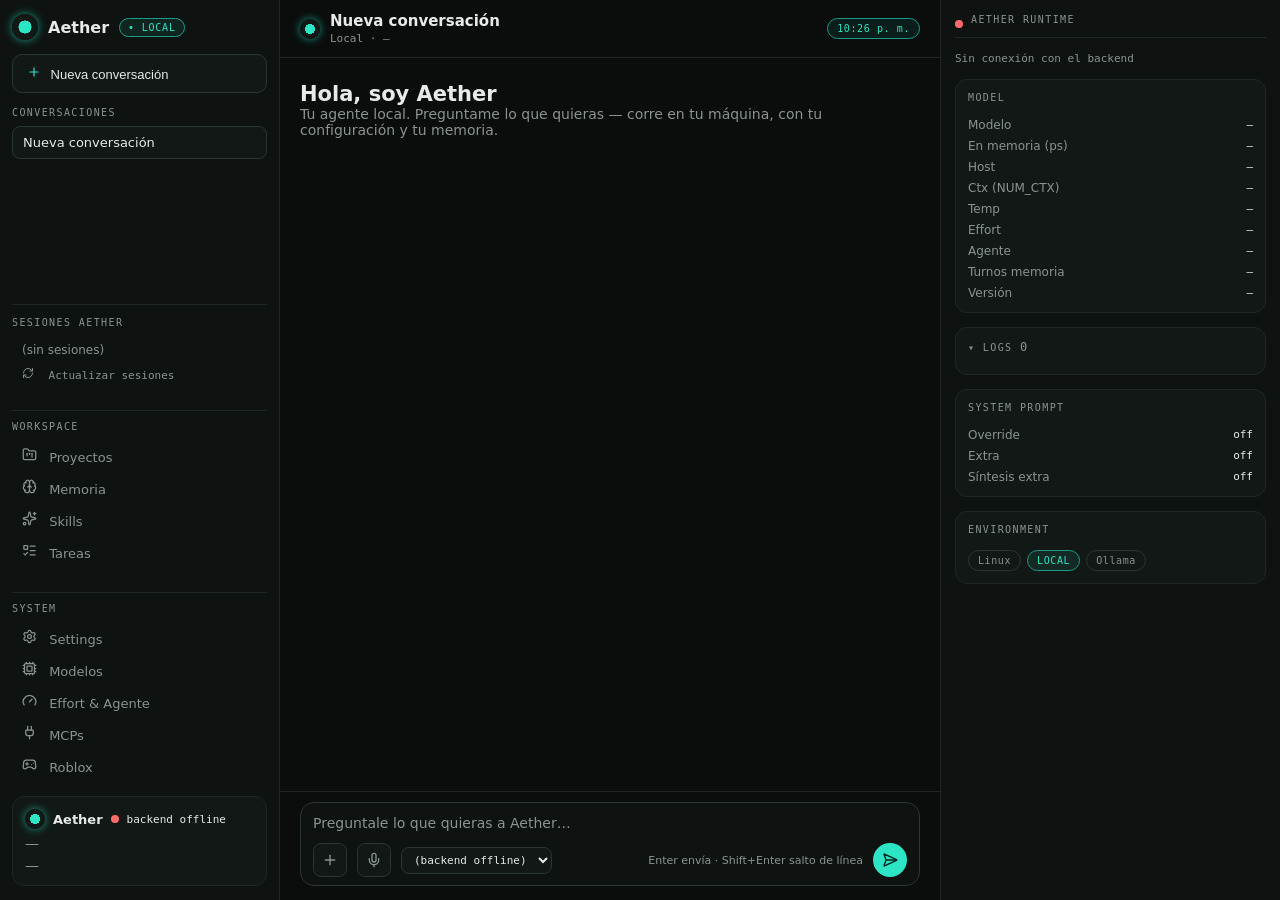
==== commit d8c30f85: "fix(ui): reloj vivo en el header, fecha real persistida y restauración de turno vivo Complemento del" ====
--- a/web/index.html
+++ b/web/index.html
@@ -73,6 +73,10 @@
           </div>
         </div>
         <div class="chat-header-right">
+          <!-- Reloj vivo: hora del sistema, tick cada 10 s (app.js). Sin esto
+               la única "hora" visible eran los timestamps estáticos de las
+               burbujas, que solo cambian con mensajes nuevos. -->
+          <span class="chip chip-teal" id="ui-clock" title="Hora del sistema (se actualiza sola)">--:--</span>
           <span class="chip chip-idle" id="busy-chip" hidden>• ocupado</span>
         </div>
       </header>
@@ -195,7 +199,8 @@
 
       <div class="panel">
         <div class="section-label">MODEL</div>
-        <div class="kv"><span>Modelo</span><b id="rt-model">—</b></div>
+        <div class="kv"><span title="MODELO configurado (config.json + config.local.json). Es el que el agente USARÁ en la próxima inferencia; no necesariamente está residente en memoria de Ollama.">Modelo</span><b id="rt-model">—</b></div>
+        <div class="kv"><span title="Modelos residentes AHORA en Ollama (equivale a `ollama ps`). Puede diferir del modelo configurado: otra sesión/proceso puede haber cargado otro modelo.">En memoria (ps)</span><b id="rt-loaded">—</b></div>
         <div class="kv"><span>Host</span><b id="rt-host">—</b></div>
         <div class="kv"><span>Ctx (NUM_CTX)</span><b id="rt-ctx">—</b></div>
         <div class="kv"><span>Temp</span><b id="rt-temp">—</b></div>
